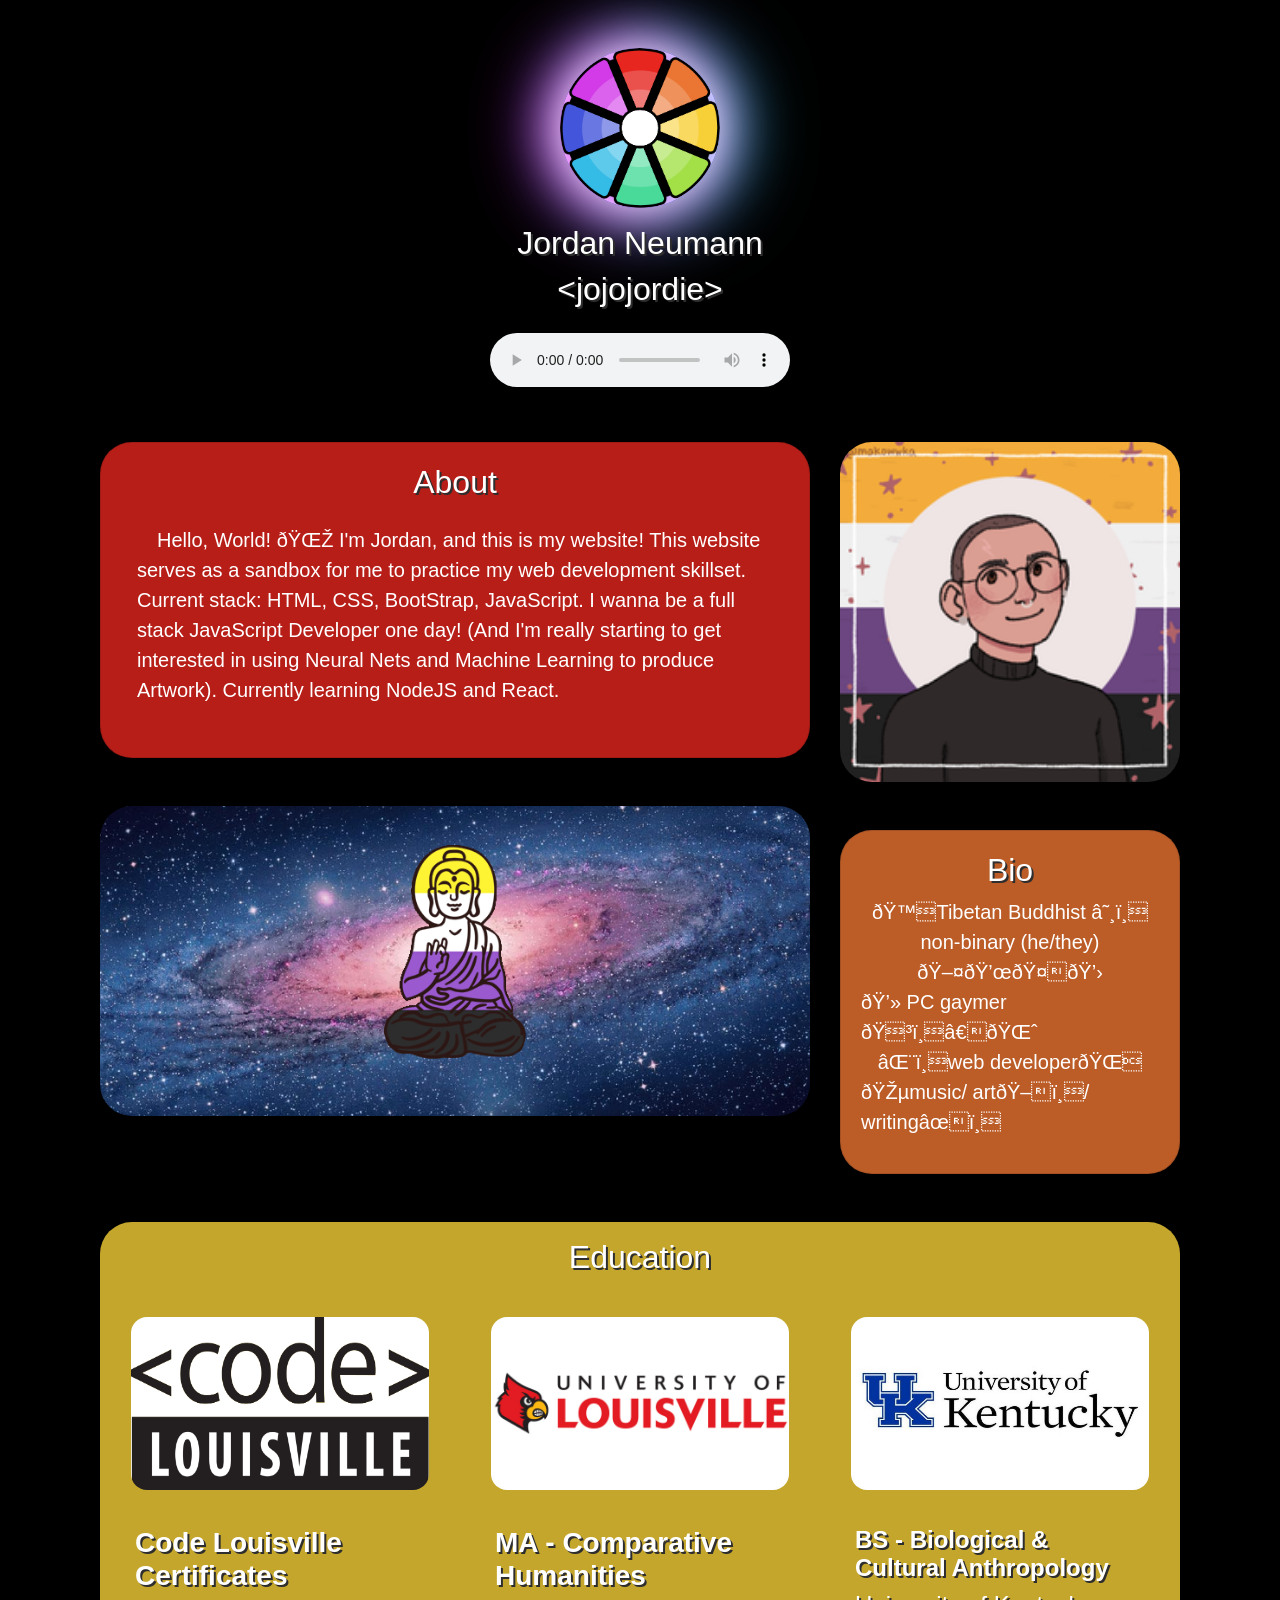
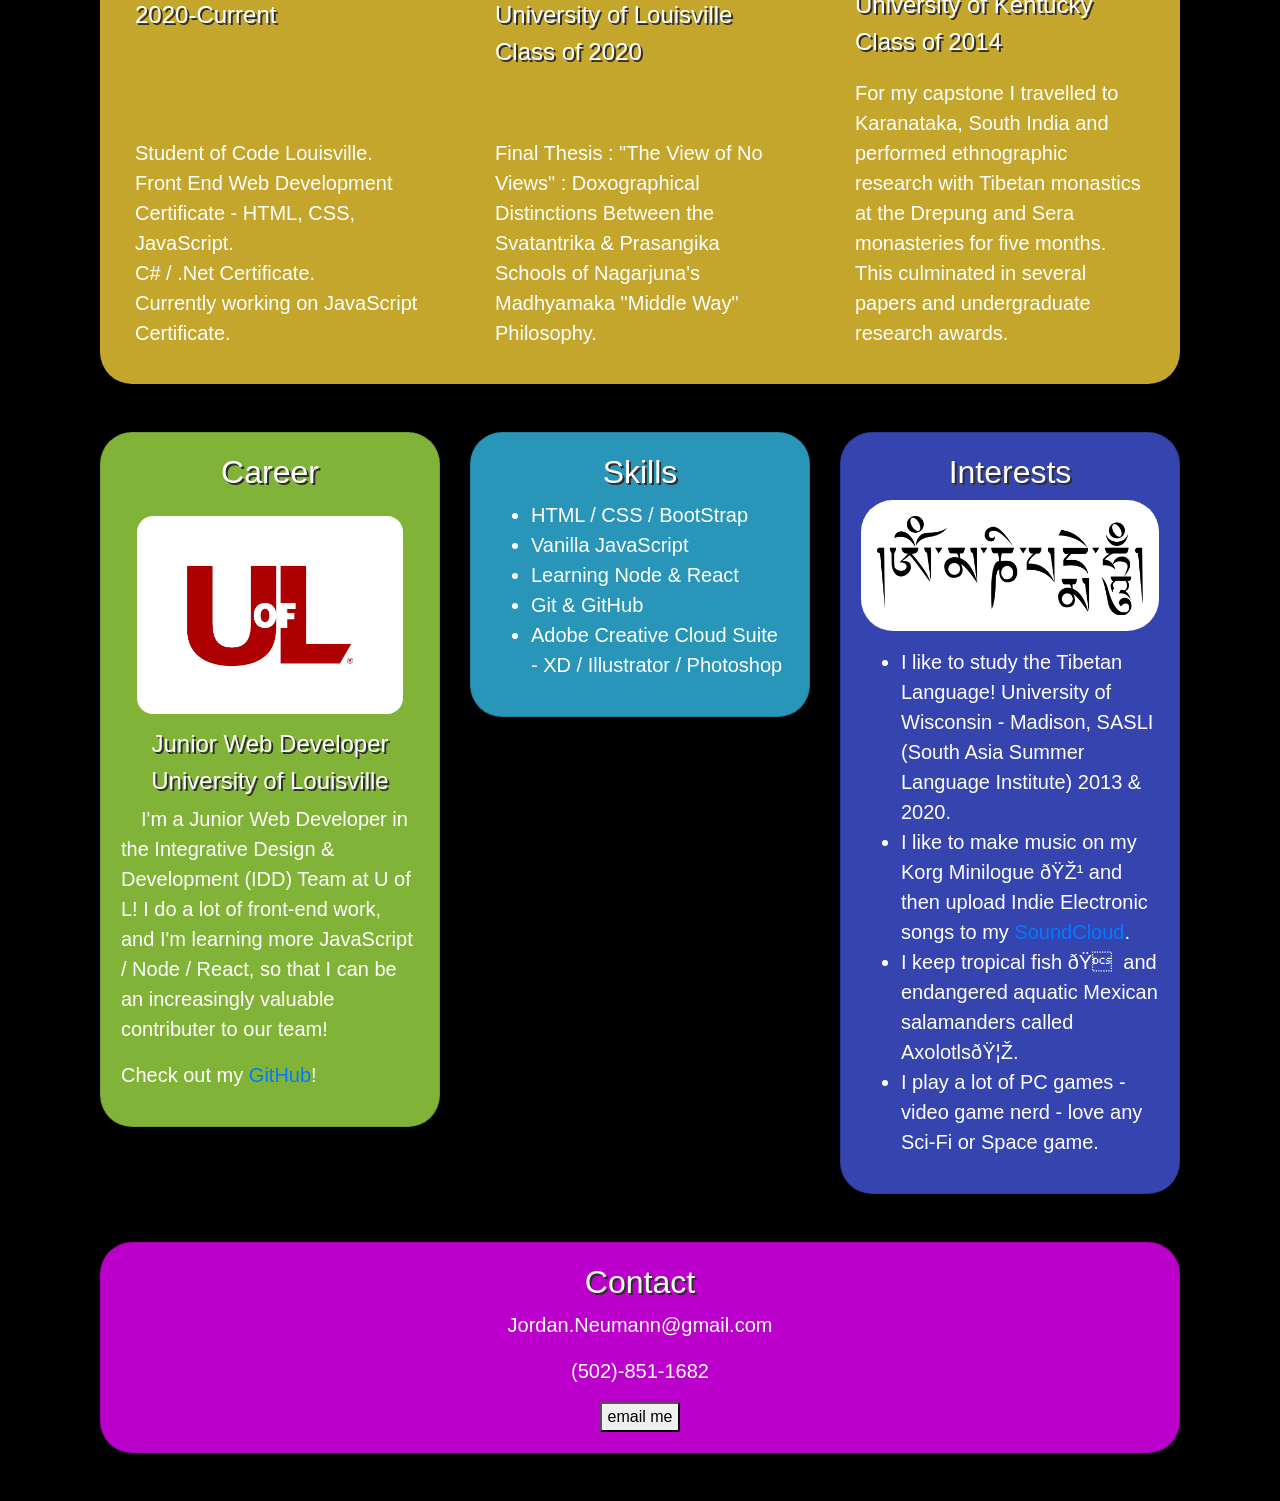
==== index.html @ af9de603 "renamed index" ====
<!DOCTYPE html>
<html>

<head>
    <title>jojojordie</title>
    <link rel="stylesheet" href="https://stackpath.bootstrapcdn.com/bootstrap/4.3.1/css/bootstrap.min.css"
        integrity="sha384-ggOyR0iXCbMQv3Xipma34MD+dH/1fQ784/j6cY/iJTQUOhcWr7x9JvoRxT2MZw1T" crossorigin="anonymous">
    <link rel="stylesheet" href="jojojordie.css">
    <script src="jojojordie.js"></script>
    <link rel="icon" href="/favicon.gif" type="image/x-icon" />
    <meta name="viewport" content="width=device-width, initial-scale=1.0">
</head>

<header>

</header>

<body>

    <div class="d-flex flex-column align-items-center">
        <div class="pt-5 pb-3">
            <img src="images/jojojordie-logos/jojojordie-logo.png" class="jojojordie-logo rounded-circle" />
        </div>

        <div class="d-flex flex-column align-items-center pb-3">
            <h1 class="font-size-32 text-white">Jordan Neumann</h1>
            <h1 class="font-size-32 text-white">&lt;jojojordie&gt;</h1>
        </div>

        <div class="pb-5">
            <audio controls src="audio/Weird-Ritual.mp3" type="audio/mpeg">
        </div>

    </div>

    <div class="container d-flex flex-column flex-lg-row align-items-center flex-wrap align-items-lg-start">


        <div class="col-12 col-md-6 col-lg-8">
            <div class="pb-5 d-flex flex-column">
                <div class="card border-radius-32 bg-red">
                    <div class="card-body d-flex flex-column">
                        <h2 class="align-self-center h2">About</h2>
                        <p class="p-3 font-size-16 font-size-md-18 font-size-lg-20 font-weight-light">&emsp;Hello,
                            World! 🌎 I'm Jordan, and
                            this is my website! This
                            website serves as a
                            sandbox
                            for me to practice my web development skillset. Current stack: HTML, CSS, BootStrap,
                            JavaScript.
                            I
                            wanna
                            be a full stack JavaScript Developer one day! (And I'm really starting to get interested in
                            using
                            Neural
                            Nets and Machine Learning to produce Artwork).
                            Currently learning NodeJS and React.</p>
                    </div>
                </div>
            </div>

            <div class="pb-5 pb-lg-0 d-flex">
                <img src="images/biopictures/enby buddha space.png" class="border-radius-32 w-100" />
            </div>

        </div>



        <div class="pb-5 d-flex flex-column col-12 col-md-6 col-lg-4">
            <div class="pb-5">
                <img src="images/biopictures/piccrew-biopic.png" class="border-radius-32 w-100">
            </div>
            <div class="card border-radius-32 bg-orange">
                <div class="card-body  d-flex flex-column align-items-center">
                    <h2 class="h2">Bio</h2>
                    <ul class="list-unstyled d-flex flex-column align-items-center">
                        <li class="p-0 font-size-16 font-size-md-18 font-size-lg-20 font-weight-light">🙏Tibetan
                            Buddhist ☸️</li>
                        <li class="p-0 font-size-16 font-size-md-18 font-size-lg-20 font-weight-light">non-binary
                            (he/they)</li>
                        <li class="p-0 font-size-16 font-size-md-18 font-size-lg-20 font-weight-light">🖤💜🤍💛</li>
                        <li class="p-0 font-size-16 font-size-md-18 font-size-lg-20 font-weight-light">💻 PC gaymer
                            🏳️‍🌈 </li>
                        <li class="p-0 font-size-16 font-size-md-18 font-size-lg-20 font-weight-light">⌨️web developer🌐
                        </li>
                        <li class="p-0 font-size-16 font-size-md-18 font-size-lg-20 font-weight-light">🎵music/ art🖍️/
                            writing✍️</li>
                    </ul>
                </div>
            </div>
        </div>

        <div class="pb-5 d-flex flex-column flex-lg-row col-12 col-md-6 col-lg-12 ">
            <div class="d-flex flex-column align-items-center border-radius-32 bg-yellow">
                <div>
                    <h2 class="h2 p-3">Education</h2>
                </div>
                <div class="d-flex flex-column flex-lg-row align-items-start">
                    <div class="d-flex flex-column col-12 col-lg-4 align-items-center h-100">
                        <img src="images/biopictures/code-louisville-logo.png"
                            class="card-img-top align-self-center border-radius-32 card-img-custom p-3" />
                        <div class="card-body d-flex flex-column justify-content-between">
                            <div>
                                <h3 class="h3 font-weight-bold">Code Louisville Certificates</h3>
                                <h4 class="h4">2020-Current</h4>
                            </div>
                            <p class="font-size-16 font-size-md-18 font-size-lg-20">Student of Code
                                Louisville.<br>Front
                                End Web Development
                                Certificate - HTML, CSS,
                                JavaScript.<br>
                                C# /
                                .Net
                                Certificate.<br>Currently working on JavaScript Certificate.</p>
                        </div>
                    </div>

                    <div class="d-flex flex-column col-12 col-lg-4 align-items-center h-100">
                        <img src="images/biopictures/uofl-logo.jpeg"
                            class="card-img-top align-self-center border-radius-32 card-img-custom p-3" />
                        <div class="card-body d-flex flex-column justify-content-between">
                            <div>
                                <h3 class="h3 font-weight-bold">MA - Comparative Humanities</h3>
                                <h4 class="h4">University of Louisville</h4>
                                <h4 class="h4">Class of 2020</h4>
                            </div>
                            <p class="font-size-16 font-size-md-18 font-size-lg-20">Final Thesis : "The View of No
                                Views" : Doxographical
                                Distinctions Between the
                                Svatantrika
                                &
                                Prasangika
                                Schools of Nagarjuna's Madhyamaka "Middle Way" Philosophy.</p>
                        </div>
                    </div>

                    <div class="d-flex flex-column col-12 col-lg-4 align-items-center h-100">
                        <img src="images/biopictures/uk-logo.jpg"
                            class="card-img-top align-self-center border-radius-32 card-img-custom p-3" />
                        <div class="card-body d-flex flex-column justify-content-between">
                            <div>
                                <h3 class="h4 font-weight-bold">BS - Biological & Cultural Anthropology</h3>
                                <h4 class="h4">University of Kentucky</h4>
                                <h4 class="h4">Class of 2014</h4>
                            </div>
                            <p class="font-size-16 font-size-md-18 font-size-lg-20">For my capstone I travelled to
                                Karanataka, South India and
                                performed ethnographic
                                research
                                with
                                Tibetan
                                monastics at the Drepung and Sera monasteries for five months. This culminated in
                                several
                                papers
                                and
                                undergraduate research awards.</p>
                        </div>
                    </div>
                </div>
            </div>
        </div>
        <div class="pb-5 d-flex flex-column col-12 col-md-6 col-lg-4">
            <div class="card border-radius-32 bg-green">
                <div class="card-body d-flex flex-column">
                    <h2 class="align-self-center h2">Career</h2>
                    <img src="images/UofL-monogram-logo.PNG" class="w-100 border-radius-32 p-3" />
                    <h4 class="align-self-center h4">Junior Web Developer</h4>
                    <h4 class="align-self-center h4">University of Louisville</h4>
                    <p class="font-size-16 font-size-md-18 font-size-lg-20 font-weight-light">&emsp;I'm a Junior Web
                        Developer in the
                        Integrative Design & Development (IDD) Team at U of L! I
                        do a lot of
                        front-end
                        work, and I'm learning more JavaScript / Node / React, so that I can be an increasingly valuable
                        contributer
                        to our team!</p>
                    <p class="font-size-16 font-size-md-18 font-size-lg-20 font-weight-light">Check out my <a
                            href="https://github.com/jojojordie">GitHub</a>!</p>
                </div>
            </div>
        </div>

        <div class="pb-5 d-flex flex-column col-12 col-md-6 col-lg-4">
            <div class="card border-radius-32 bg-light-blue">
                <div class="card-body d-flex flex-column">
                    <h2 class="align-self-center h2">Skills</h2>
                    <ul>
                        <li class="font-size-16 font-size-md-18 font-size-lg-20 font-weight-light">HTML / CSS /
                            BootStrap</li>
                        <li class="font-size-16 font-size-md-18 font-size-lg-20 font-weight-light">Vanilla JavaScript
                        </li>
                        <li class="font-size-16 font-size-md-18 font-size-lg-20 font-weight-light">Learning Node &
                            React</li>
                        <li class="font-size-16 font-size-md-18 font-size-lg-20 font-weight-light">Git & GitHub</li>
                        <li class="font-size-16 font-size-md-18 font-size-lg-20 font-weight-light">Adobe Creative Cloud
                            Suite - XD /
                            Illustrator / Photoshop</li>
                    </ul>
                </div>
            </div>
        </div>

        <div class="pb-5 d-flex flex-column col-12 col-md-6 col-lg-4">
            <div class="card border-radius-32 bg-blue">
                <div class="card-body d-flex flex-column">
                    <h2 class="align-self-center h2">Interests</h2>
                    <img src="images/omManiPadmeHum.png" class="w-100 border-radius-32 p-3 bg-white" />
                    <ul class="pt-3">
                        <li class="font-size-16 font-size-md-18 font-size-lg-20 font-weight-light">I like to study the
                            Tibetan Language!
                            University of Wisconsin - Madison, SASLI (South Asia
                            Summer Language Institute) 2013 & 2020.</li>
                        <li class="font-size-16 font-size-md-18 font-size-lg-20 font-weight-light">I like to make music
                            on my Korg
                            Minilogue 🎹 and then upload Indie Electronic songs to my <a
                                href="https://soundcloud.com/jojojordie">SoundCloud</a>.</li>
                        <li class="font-size-16 font-size-md-18 font-size-lg-20 font-weight-light">I keep tropical fish
                            🐠
                            and endangered
                            aquatic Mexican salamanders called Axolotls🦎.</li>
                        <li class="font-size-16 font-size-md-18 font-size-lg-20 font-weight-light">I play a lot of PC
                            games - video game
                            nerd - love any Sci-Fi or Space game.</li>
                    </ul>
                </div>
            </div>
        </div>

        <div class="pb-5 d-flex flex-column col-12 col-md-6 col-lg-12">
            <div class="card border-radius-32 bg-magenta">
                <div class="card-body d-flex flex-column align-items-center">
                    <h2 class="align-self-center h2">Contact</h2>
                    <p class="font-size-16 font-size-md-18 font-size-lg-20 font-weight-light">Jordan.Neumann@gmail.com
                    </p>
                    <p class="font-size-16 font-size-md-18 font-size-lg-20 font-weight-light">(502)-851-1682</p>
                    <button>email me</button>
                </div>
            </div>
        </div>
    </div>
</body>

<footer>
</footer>

</html>
---- jojojordie.css ----
* {
    box-sizing: border-box;
}
body {
    font-family: "Roboto", sans-serif;
    color: white;
    background-color: black;
    /* background-image: url("C:/Users/jorda/project files/new-jojojordie/images/space/hubble-deep-field.jpg"); */
    background-size: cover;
    background-repeat: no-repeat;
    background-position: center;
    background-attachment: fixed;
    line-height: 1.5;
}

h1, h2, h3, h4 {
    text-shadow: 2px 2px #2e2e2e;
}

.jojojordie-logo {
    height: auto;
    width: 10rem;
    box-shadow:
        inset 0 0 50px #fff,      /* inner white */
        inset 20px 0 80px #f0f,   /* inner left magenta short */
        inset -20px 0 80px #0ff,  /* inner right cyan short */
        inset 20px 0 300px #f0f,  /* inner left magenta broad */
        inset -20px 0 300px #0ff, /* inner right cyan broad */
        0 0 50px #fff,            /* outer white */
        -10px 0 80px #f0f,        /* outer left magenta */
        10px 0 80px #0ff;         /* outer right cyan */
}

.jojojordie-logo:hover {
    animation-name: spin;
    animation-duration: 5000ms;
    animation-iteration-count: infinite;
    animation-timing-function: linear; 
}

@keyframes spin {
    from {
        transform:rotate(0deg);
    }
    to {
        transform:rotate(360deg);
    }
}

.font-size-14 {
    font-size: .875rem;
}

.font-size-16 {
    font-size: 1rem;
}

.font-size-20 {
    font-size: 1.25rem;
}

.font-size-24{
    font-size: 1.5rem;
}

.font-size-32 {
    font-size: 2rem;
}


.border-radius-32 {
    border-radius: 2rem; 
}

.border-radius-top-32 {
    border-top-left-radius: 2rem;
    border-top-right-radius: 2rem;
}

.border-radius-bottom-32 {
    border-bottom-left-radius: 2rem;
    border-bottom-right-radius: 2rem;
}

.bg-red {
    background-color: rgba(230, 38, 31, 0.80);
}

.bg-orange {
    background-color:  rgba(235, 117, 50, 0.80);
}

.bg-yellow {
    background-color:  rgba(247, 208, 56, 0.80);
}

.bg-green {
    background-color: rgba(163, 224, 72, 0.80);
}

.bg-light-blue {
    background-color: rgba(52, 187, 230, 0.80);
}

.bg-blue {
    background-color: rgba(67, 85, 219, 0.80);
}

.bg-magenta {
    background-color: rgb(234, 0, 255, 0.80);
}

.card-img-custom {
    width: 100%;
    height: 30%;
}

@media all and (min-width:768px) {
    .font-size-md-16{
        font-size: 1rem;
    }
    .font-size-md-18 {
        font-size: 1.125rem;
    }
    .font-size-md-20 {
        font-size: 1.25rem;
    }
    .font-size-md-22 {
        font-size: 1.375rem;
    }
}
   
@media all and (min-width:992px) {
    .font-size-lg-18 {
        font-size: 1.125rem;
    }
    .font-size-lg-20 {
        font-size: 1.25rem;
    }
}
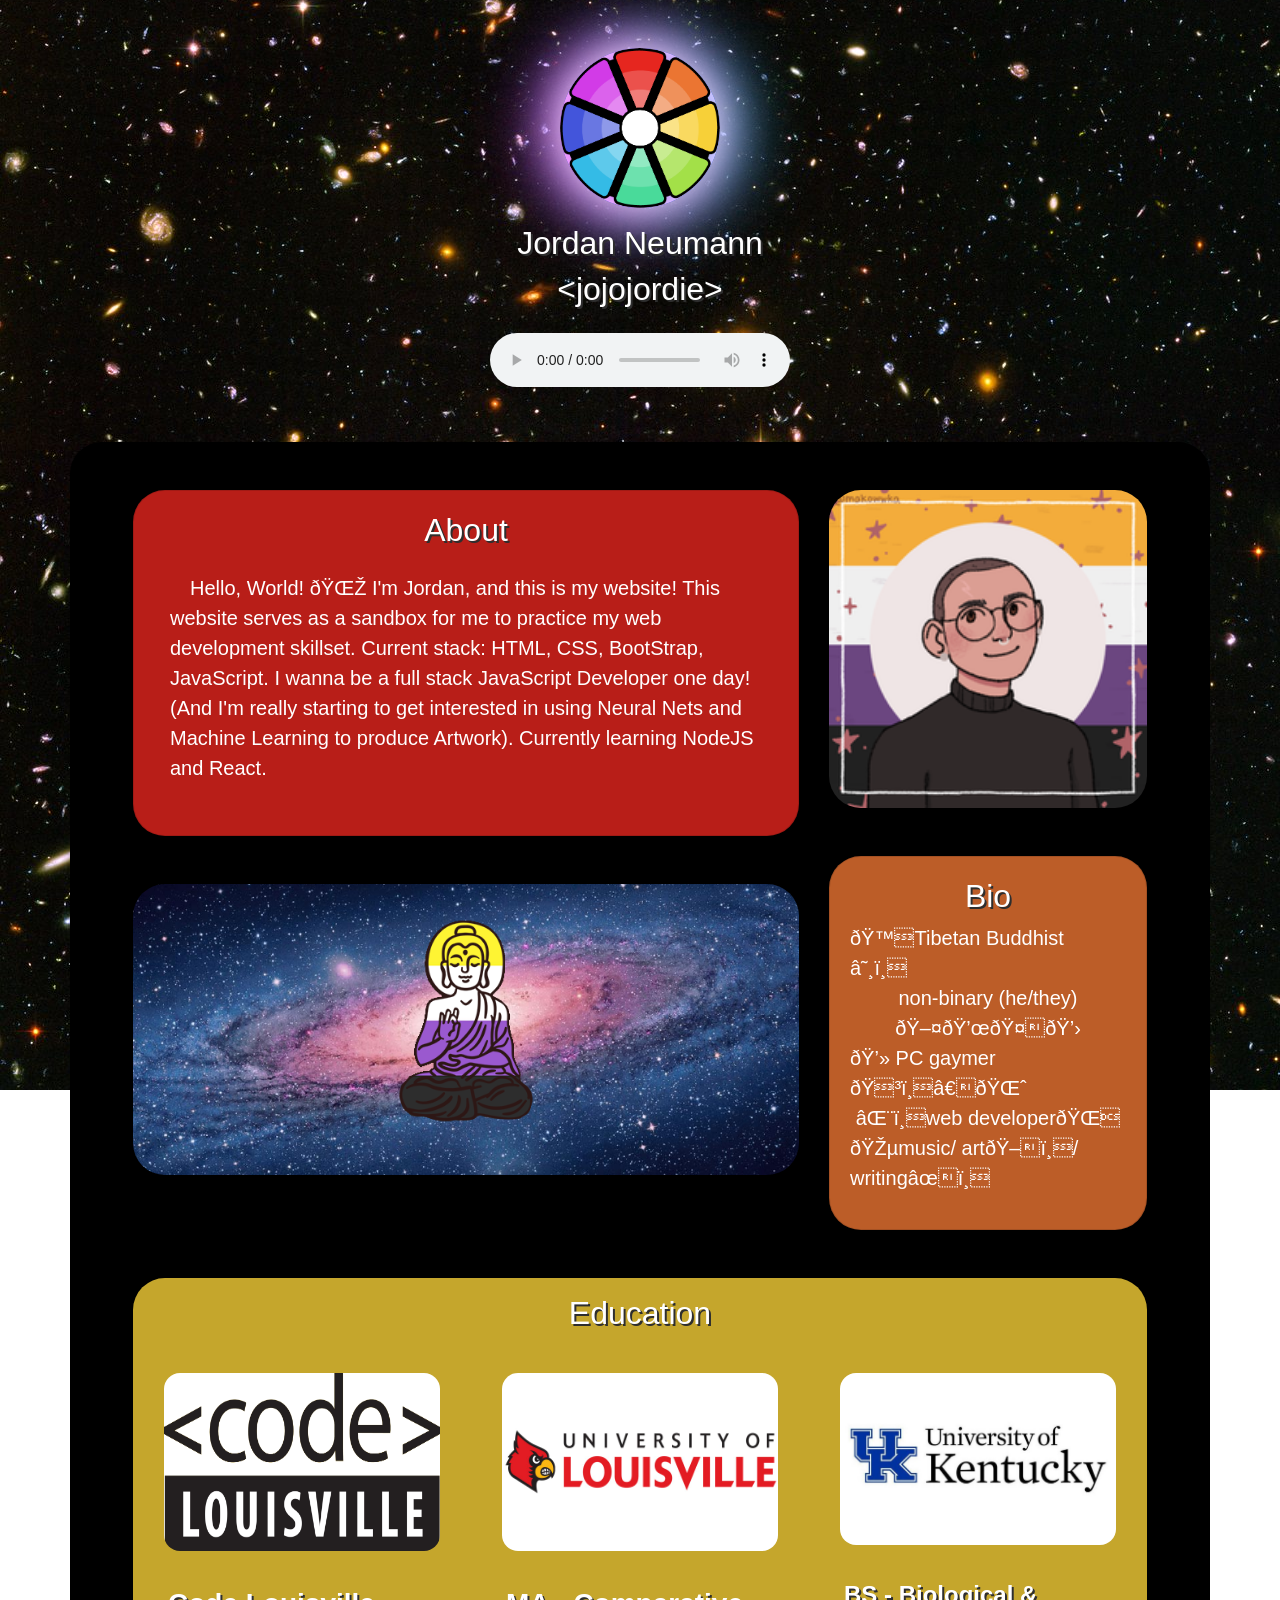
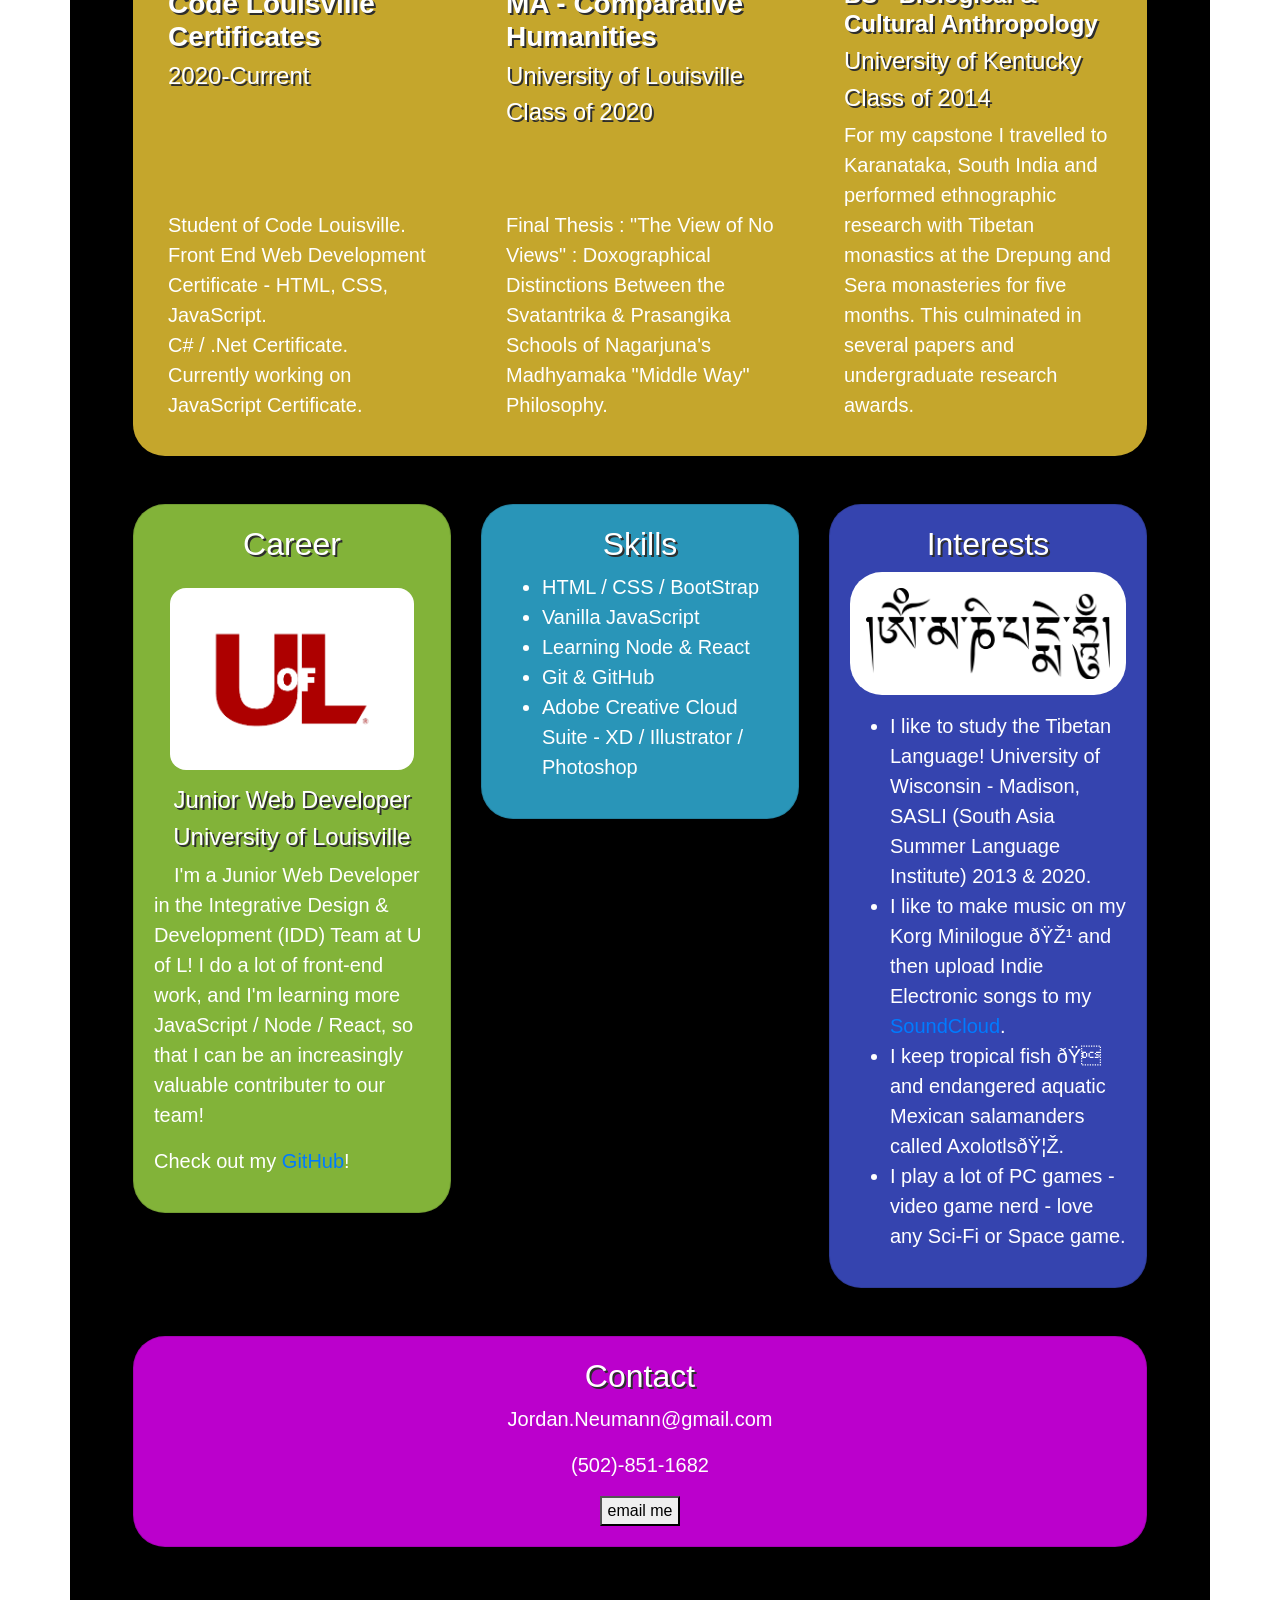
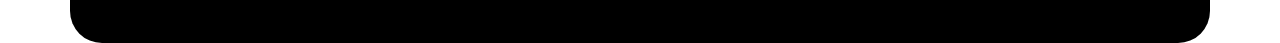
==== commit efb43c2a: "background update" ====
--- a/index.html
+++ b/index.html
@@ -5,8 +5,8 @@
     <title>jojojordie</title>
     <link rel="stylesheet" href="https://stackpath.bootstrapcdn.com/bootstrap/4.3.1/css/bootstrap.min.css"
         integrity="sha384-ggOyR0iXCbMQv3Xipma34MD+dH/1fQ784/j6cY/iJTQUOhcWr7x9JvoRxT2MZw1T" crossorigin="anonymous">
-    <link rel="stylesheet" href="jojojordie.css">
-    <script src="jojojordie.js"></script>
+    <link rel="stylesheet" href="stylesheet.css">
+    <script src="scripts.js"></script>
     <link rel="icon" href="/favicon.gif" type="image/x-icon" />
     <meta name="viewport" content="width=device-width, initial-scale=1.0">
 </head>
@@ -33,7 +33,8 @@
 
     </div>
 
-    <div class="container d-flex flex-column flex-lg-row align-items-center flex-wrap align-items-lg-start">
+    <div
+        class="container d-flex flex-column flex-lg-row align-items-center flex-wrap align-items-lg-start p-5 border-radius-32">
 
 
         <div class="col-12 col-md-6 col-lg-8">
--- a/stylesheet.css
+++ b/stylesheet.css
@@ -0,0 +1,144 @@
+* {
+    box-sizing: border-box;
+}
+body {
+    font-family: "Roboto", sans-serif;
+    color: white;
+    background: url("images/space/hubble-deep-field.jpg");
+    /* background-image: url("C:/Users/jorda/project files/new-jojojordie/images/space/hubble-deep-field.jpg"); */
+    background-size: cover;
+    background-repeat: no-repeat;
+    background-position: center;
+    background-attachment: fixed;
+    line-height: 1.5;
+}
+
+h1, h2, h3, h4 {
+    text-shadow: 2px 2px #2e2e2e;
+}
+
+.jojojordie-logo {
+    height: auto;
+    width: 10rem;
+    box-shadow:
+        inset 0 0 50px #fff,      /* inner white */
+        inset 20px 0 80px #f0f,   /* inner left magenta short */
+        inset -20px 0 80px #0ff,  /* inner right cyan short */
+        inset 20px 0 300px #f0f,  /* inner left magenta broad */
+        inset -20px 0 300px #0ff, /* inner right cyan broad */
+        0 0 50px #fff,            /* outer white */
+        -10px 0 80px #f0f,        /* outer left magenta */
+        10px 0 80px #0ff;         /* outer right cyan */
+}
+
+.jojojordie-logo:hover {
+    animation-name: spin;
+    animation-duration: 5000ms;
+    animation-iteration-count: infinite;
+    animation-timing-function: linear; 
+}
+
+.container {
+    background: black;
+}
+
+@keyframes spin {
+    from {
+        transform:rotate(0deg);
+    }
+    to {
+        transform:rotate(360deg);
+    }
+}
+
+.font-size-14 {
+    font-size: .875rem;
+}
+
+.font-size-16 {
+    font-size: 1rem;
+}
+
+.font-size-20 {
+    font-size: 1.25rem;
+}
+
+.font-size-24{
+    font-size: 1.5rem;
+}
+
+.font-size-32 {
+    font-size: 2rem;
+}
+
+
+.border-radius-32 {
+    border-radius: 2rem; 
+}
+
+.border-radius-top-32 {
+    border-top-left-radius: 2rem;
+    border-top-right-radius: 2rem;
+}
+
+.border-radius-bottom-32 {
+    border-bottom-left-radius: 2rem;
+    border-bottom-right-radius: 2rem;
+}
+
+.bg-red {
+    background-color: rgba(230, 38, 31, 0.80);
+}
+
+.bg-orange {
+    background-color:  rgba(235, 117, 50, 0.80);
+}
+
+.bg-yellow {
+    background-color:  rgba(247, 208, 56, 0.80);
+}
+
+.bg-green {
+    background-color: rgba(163, 224, 72, 0.80);
+}
+
+.bg-light-blue {
+    background-color: rgba(52, 187, 230, 0.80);
+}
+
+.bg-blue {
+    background-color: rgba(67, 85, 219, 0.80);
+}
+
+.bg-magenta {
+    background-color: rgb(234, 0, 255, 0.80);
+}
+
+.card-img-custom {
+    width: 100%;
+    height: 30%;
+}
+
+@media all and (min-width:768px) {
+    .font-size-md-16{
+        font-size: 1rem;
+    }
+    .font-size-md-18 {
+        font-size: 1.125rem;
+    }
+    .font-size-md-20 {
+        font-size: 1.25rem;
+    }
+    .font-size-md-22 {
+        font-size: 1.375rem;
+    }
+}
+   
+@media all and (min-width:992px) {
+    .font-size-lg-18 {
+        font-size: 1.125rem;
+    }
+    .font-size-lg-20 {
+        font-size: 1.25rem;
+    }
+}
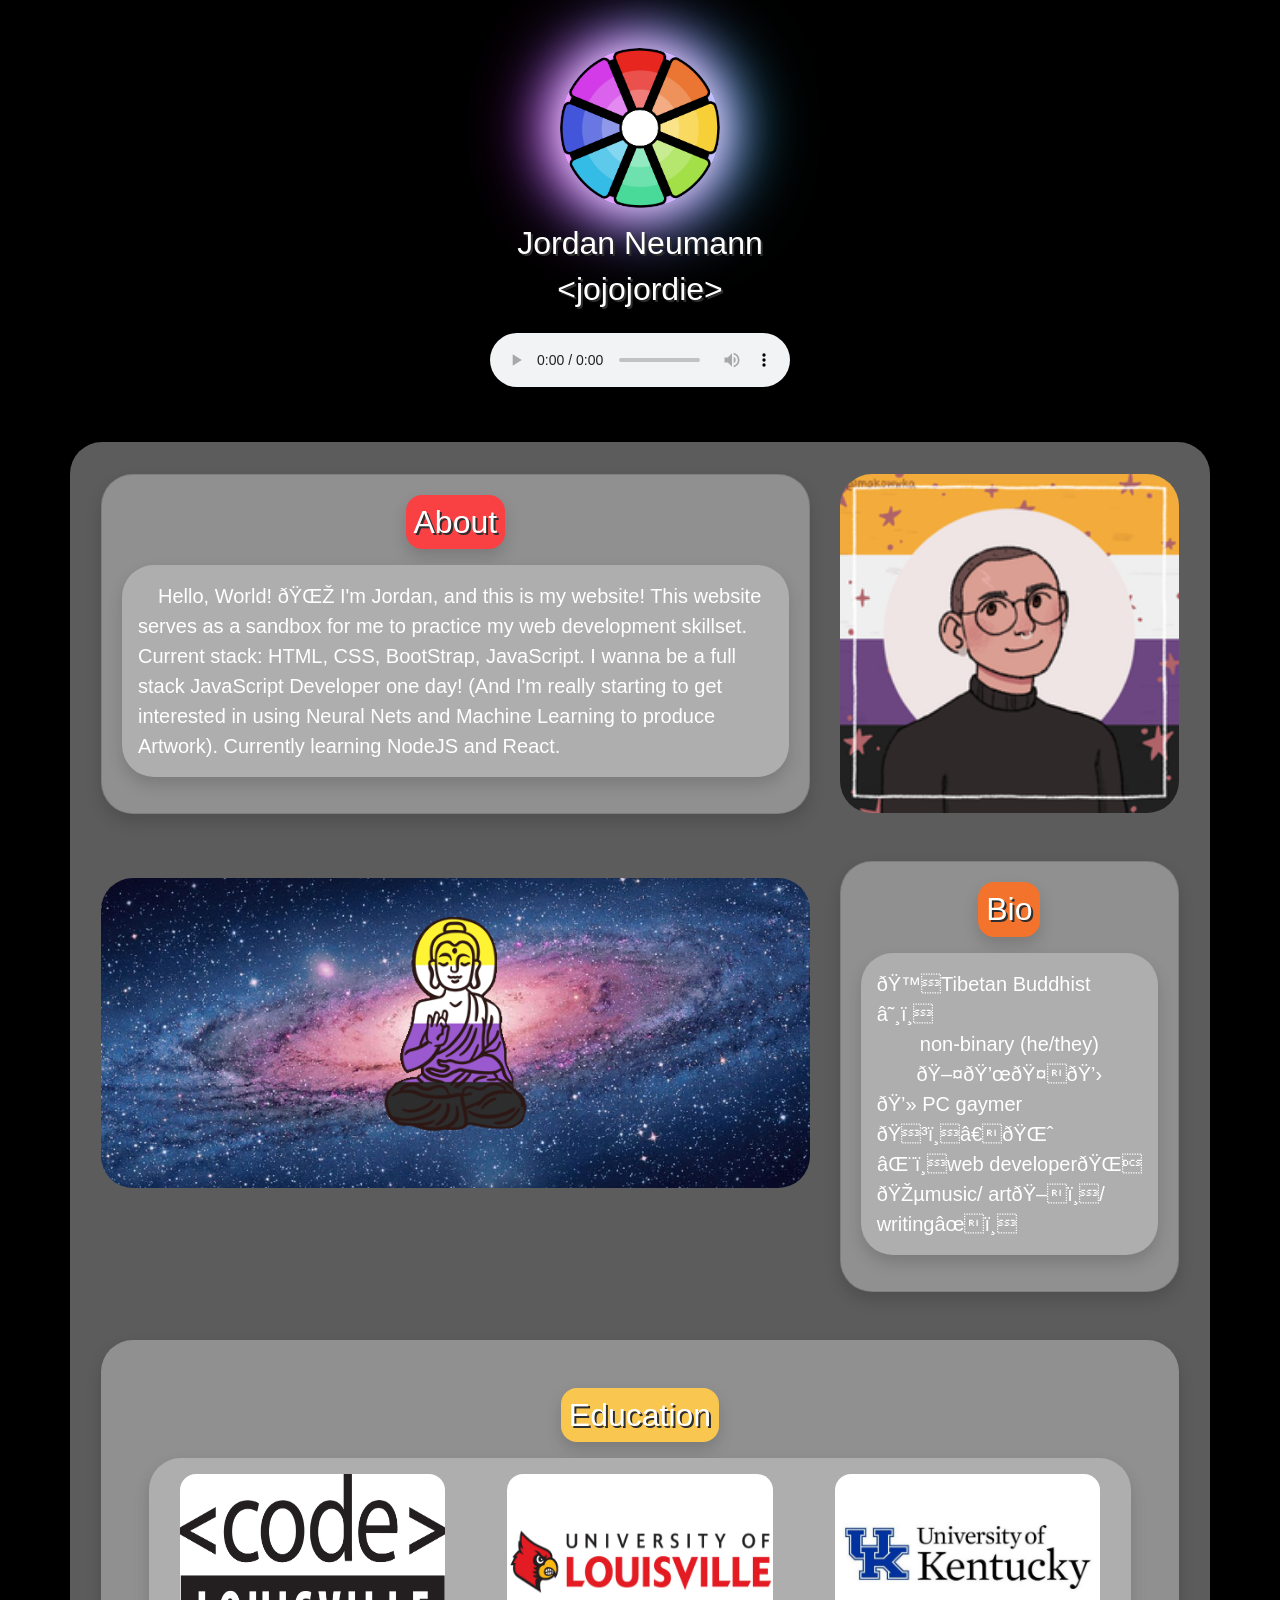
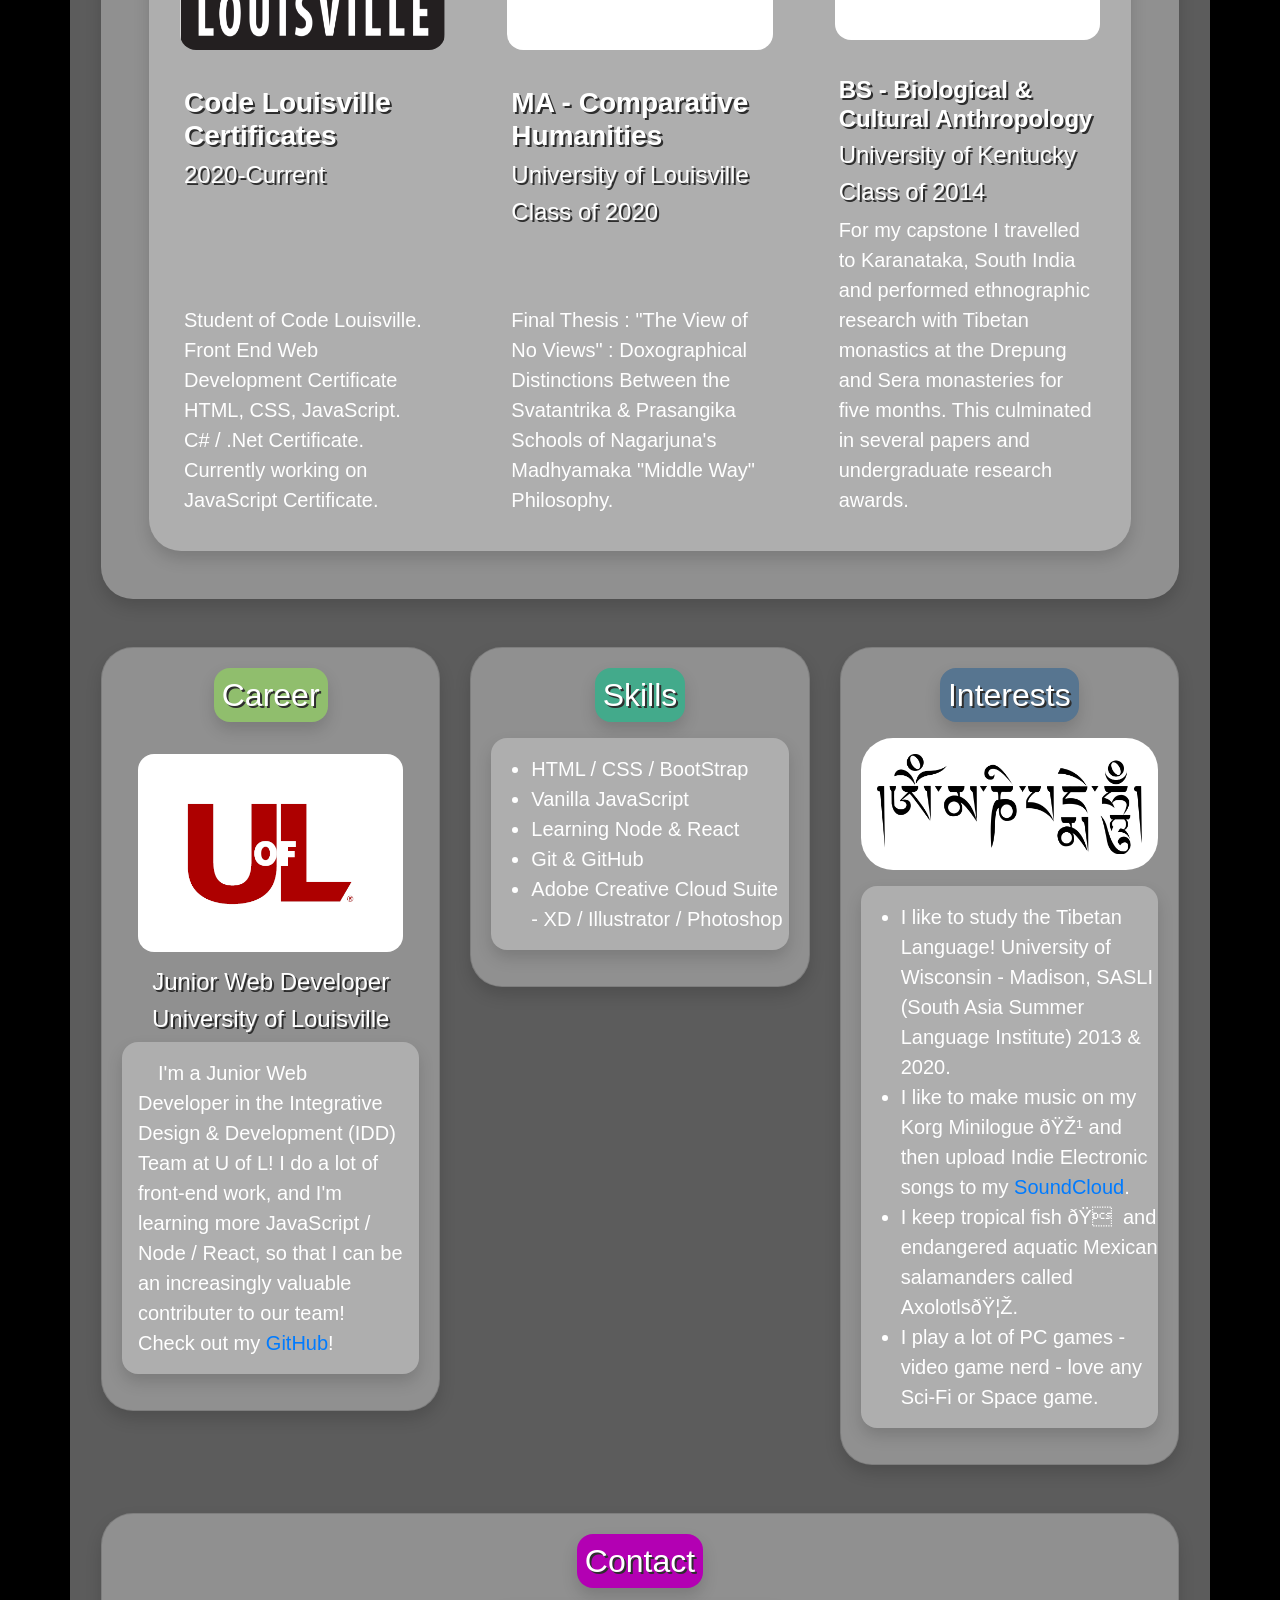
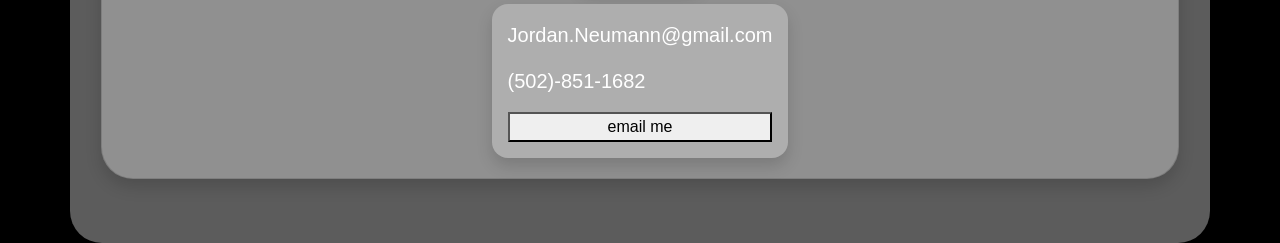
==== commit 78b9b0d2: "I can't make up my mind" ====
--- a/index.html
+++ b/index.html
@@ -34,15 +34,16 @@
     </div>
 
     <div
-        class="container d-flex flex-column flex-lg-row align-items-center flex-wrap align-items-lg-start p-5 border-radius-32">
-
-
-        <div class="col-12 col-md-6 col-lg-8">
-            <div class="pb-5 d-flex flex-column">
-                <div class="card border-radius-32 bg-red">
+        class="container d-flex flex-column flex-lg-row align-items-center flex-wrap align-items-lg-start p-3 border-radius-32">
+
+
+        <div class="col-12 col-md-8 col-lg-8">
+            <div class="pt-3 pb-5 d-flex flex-column">
+                <div class="card border-radius-32 bg-grey shadow">
                     <div class="card-body d-flex flex-column">
-                        <h2 class="align-self-center h2">About</h2>
-                        <p class="p-3 font-size-16 font-size-md-18 font-size-lg-20 font-weight-light">&emsp;Hello,
+                        <h2 class="align-self-center h2 bg-red p-2 border-radius-16 shadow mb-3">About</h2>
+                        <p class="p-3 font-size-16 font-size-md-18 font-size-lg-20 bg-grey-2 border-radius-32 shadow">
+                            &emsp;Hello,
                             World! 🌎 I'm Jordan, and
                             this is my website! This
                             website serves as a
@@ -61,21 +62,22 @@
             </div>
 
             <div class="pb-5 pb-lg-0 d-flex">
-                <img src="images/biopictures/enby buddha space.png" class="border-radius-32 w-100" />
-            </div>
-
-        </div>
-
-
-
-        <div class="pb-5 d-flex flex-column col-12 col-md-6 col-lg-4">
+                <img src="images/biopictures/enby buddha space.png" class="border-radius-32 w-100 my-lg-3" />
+            </div>
+
+        </div>
+
+
+
+        <div class="pb-5 d-flex flex-column col-12 col-md-8 col-lg-4">
             <div class="pb-5">
-                <img src="images/biopictures/piccrew-biopic.png" class="border-radius-32 w-100">
-            </div>
-            <div class="card border-radius-32 bg-orange">
+                <img src="images/biopictures/piccrew-biopic.png" class="border-radius-32 w-100 mt-lg-3">
+            </div>
+            <div class="card border-radius-32 bg-grey shadow">
                 <div class="card-body  d-flex flex-column align-items-center">
-                    <h2 class="h2">Bio</h2>
-                    <ul class="list-unstyled d-flex flex-column align-items-center">
+                    <h2 class="h2 bg-orange p-2 border-radius-16 shadow mb-3">Bio</h2>
+                    <ul
+                        class="list-unstyled d-flex flex-column align-items-center bg-grey-2 border-radius-32 shadow p-3">
                         <li class="p-0 font-size-16 font-size-md-18 font-size-lg-20 font-weight-light">🙏Tibetan
                             Buddhist ☸️</li>
                         <li class="p-0 font-size-16 font-size-md-18 font-size-lg-20 font-weight-light">non-binary
@@ -92,12 +94,12 @@
             </div>
         </div>
 
-        <div class="pb-5 d-flex flex-column flex-lg-row col-12 col-md-6 col-lg-12 ">
-            <div class="d-flex flex-column align-items-center border-radius-32 bg-yellow">
+        <div class="pb-5 d-flex flex-column flex-lg-row col-12 col-md-8 col-lg-12 ">
+            <div class="d-flex flex-column align-items-center border-radius-32 bg-grey shadow p-5">
                 <div>
-                    <h2 class="h2 p-3">Education</h2>
-                </div>
-                <div class="d-flex flex-column flex-lg-row align-items-start">
+                    <h2 class="h2 bg-yellow p-2 border-radius-16 shadow mb-3">Education</h2>
+                </div>
+                <div class="d-flex flex-column flex-lg-row align-items-start bg-grey-2 border-radius-32 shadow">
                     <div class="d-flex flex-column col-12 col-lg-4 align-items-center h-100">
                         <img src="images/biopictures/code-louisville-logo.png"
                             class="card-img-top align-self-center border-radius-32 card-img-custom p-3" />
@@ -109,7 +111,7 @@
                             <p class="font-size-16 font-size-md-18 font-size-lg-20">Student of Code
                                 Louisville.<br>Front
                                 End Web Development
-                                Certificate - HTML, CSS,
+                                Certificate <br> HTML, CSS,
                                 JavaScript.<br>
                                 C# /
                                 .Net
@@ -161,32 +163,34 @@
                 </div>
             </div>
         </div>
-        <div class="pb-5 d-flex flex-column col-12 col-md-6 col-lg-4">
-            <div class="card border-radius-32 bg-green">
+        <div class="pb-5 d-flex flex-column col-12 col-md-8 col-lg-4">
+            <div class="card border-radius-32 bg-grey shadow">
                 <div class="card-body d-flex flex-column">
-                    <h2 class="align-self-center h2">Career</h2>
+                    <h2 class="align-self-center h2 bg-green p-2 border-radius-16 shadow mb-3">Career</h2>
                     <img src="images/UofL-monogram-logo.PNG" class="w-100 border-radius-32 p-3" />
                     <h4 class="align-self-center h4">Junior Web Developer</h4>
                     <h4 class="align-self-center h4">University of Louisville</h4>
-                    <p class="font-size-16 font-size-md-18 font-size-lg-20 font-weight-light">&emsp;I'm a Junior Web
+                    <p
+                        class="font-size-16 font-size-md-18 font-size-lg-20 font-weight-light bg-grey-2 p-3 border-radius-16 shadow">
+                        &emsp;I'm a
+                        Junior Web
                         Developer in the
                         Integrative Design & Development (IDD) Team at U of L! I
                         do a lot of
                         front-end
                         work, and I'm learning more JavaScript / Node / React, so that I can be an increasingly valuable
                         contributer
-                        to our team!</p>
-                    <p class="font-size-16 font-size-md-18 font-size-lg-20 font-weight-light">Check out my <a
-                            href="https://github.com/jojojordie">GitHub</a>!</p>
-                </div>
-            </div>
-        </div>
-
-        <div class="pb-5 d-flex flex-column col-12 col-md-6 col-lg-4">
-            <div class="card border-radius-32 bg-light-blue">
+                        to our team!<br>
+                        Check out my <a href="https://github.com/jojojordie">GitHub</a>!</p>
+                </div>
+            </div>
+        </div>
+
+        <div class="pb-5 d-flex flex-column col-12 col-md-8 col-lg-4">
+            <div class="card border-radius-32 bg-grey shadow">
                 <div class="card-body d-flex flex-column">
-                    <h2 class="align-self-center h2">Skills</h2>
-                    <ul>
+                    <h2 class="align-self-center h2 bg-dark-green p-2 border-radius-16 shadow mb-3">Skills</h2>
+                    <ul class="bg-grey-2 border-radius-16 shadow py-3">
                         <li class="font-size-16 font-size-md-18 font-size-lg-20 font-weight-light">HTML / CSS /
                             BootStrap</li>
                         <li class="font-size-16 font-size-md-18 font-size-lg-20 font-weight-light">Vanilla JavaScript
@@ -202,12 +206,12 @@
             </div>
         </div>
 
-        <div class="pb-5 d-flex flex-column col-12 col-md-6 col-lg-4">
-            <div class="card border-radius-32 bg-blue">
+        <div class="pb-5 d-flex flex-column col-12 col-md-8 col-lg-4">
+            <div class="card border-radius-32 bg-grey shadow">
                 <div class="card-body d-flex flex-column">
-                    <h2 class="align-self-center h2">Interests</h2>
+                    <h2 class="align-self-center h2 bg-indego p-2 border-radius-16 shadow mb-3">Interests</h2>
                     <img src="images/omManiPadmeHum.png" class="w-100 border-radius-32 p-3 bg-white" />
-                    <ul class="pt-3">
+                    <ul class="pt-3 bg-grey-2 mt-3 border-radius-16 shadow py-3">
                         <li class="font-size-16 font-size-md-18 font-size-lg-20 font-weight-light">I like to study the
                             Tibetan Language!
                             University of Wisconsin - Madison, SASLI (South Asia
@@ -228,14 +232,17 @@
             </div>
         </div>
 
-        <div class="pb-5 d-flex flex-column col-12 col-md-6 col-lg-12">
-            <div class="card border-radius-32 bg-magenta">
+        <div class="pb-5 d-flex flex-column col-12 col-md-8 col-lg-12">
+            <div class="card border-radius-32 bg-grey shadow">
                 <div class="card-body d-flex flex-column align-items-center">
-                    <h2 class="align-self-center h2">Contact</h2>
-                    <p class="font-size-16 font-size-md-18 font-size-lg-20 font-weight-light">Jordan.Neumann@gmail.com
-                    </p>
-                    <p class="font-size-16 font-size-md-18 font-size-lg-20 font-weight-light">(502)-851-1682</p>
-                    <button>email me</button>
+                    <h2 class="align-self-center h2 bg-slate-grey p-2 border-radius-16 shadow mb-3">Contact</h2>
+                    <div class="d-flex flex-column bg-grey-2 p-3 border-radius-16 shadow">
+                        <p class="font-size-16 font-size-md-18 font-size-lg-20 font-weight-light">
+                            Jordan.Neumann@gmail.com
+                        </p>
+                        <p class="font-size-16 font-size-md-18 font-size-lg-20 font-weight-light">(502)-851-1682</p>
+                        <button>email me</button>
+                    </div>
                 </div>
             </div>
         </div>
--- a/stylesheet.css
+++ b/stylesheet.css
@@ -4,8 +4,8 @@
 body {
     font-family: "Roboto", sans-serif;
     color: white;
-    background: url("images/space/hubble-deep-field.jpg");
-    /* background-image: url("C:/Users/jorda/project files/new-jojojordie/images/space/hubble-deep-field.jpg"); */
+    background: black;
+    /* background: url("images/space/nebula_hires.jpg"); */
     background-size: cover;
     background-repeat: no-repeat;
     background-position: center;
@@ -39,7 +39,7 @@
 }
 
 .container {
-    background: black;
+    background: #5c5c5c;
 }
 
 @keyframes spin {
@@ -76,6 +76,10 @@
     border-radius: 2rem; 
 }
 
+.border-radius-16 {
+    border-radius: 1rem;
+}
+
 .border-radius-top-32 {
     border-top-left-radius: 2rem;
     border-top-right-radius: 2rem;
@@ -86,37 +90,53 @@
     border-bottom-right-radius: 2rem;
 }
 
+.card-img-custom {
+    width: 100%;
+    height: 30%;
+}
+
+.bg-grey {
+    background: #909090;
+}
+
+.bg-grey-2{
+    background: #aeaeae;
+}
+
+.bg-grey-3 {
+    background: #eeeeee;
+}
+
 .bg-red {
-    background-color: rgba(230, 38, 31, 0.80);
+    background: #F94144;
 }
 
 .bg-orange {
-    background-color:  rgba(235, 117, 50, 0.80);
+    background: #F3722C;
 }
 
-.bg-yellow {
-    background-color:  rgba(247, 208, 56, 0.80);
+.bg-tangerine {
+    background: #F8961E;
+}
+
+.bg-yellow{
+    background: #F9C74F;
 }
 
 .bg-green {
-    background-color: rgba(163, 224, 72, 0.80);
+    background: #90BE6D;
 }
 
-.bg-light-blue {
-    background-color: rgba(52, 187, 230, 0.80);
+.bg-dark-green {
+    background: #43AA8B;
 }
 
-.bg-blue {
-    background-color: rgba(67, 85, 219, 0.80);
+.bg-indego {
+    background: #577590;
 }
 
-.bg-magenta {
-    background-color: rgb(234, 0, 255, 0.80);
-}
-
-.card-img-custom {
-    width: 100%;
-    height: 30%;
+.bg-slate-grey {
+    background: #b300b3;
 }
 
 @media all and (min-width:768px) {
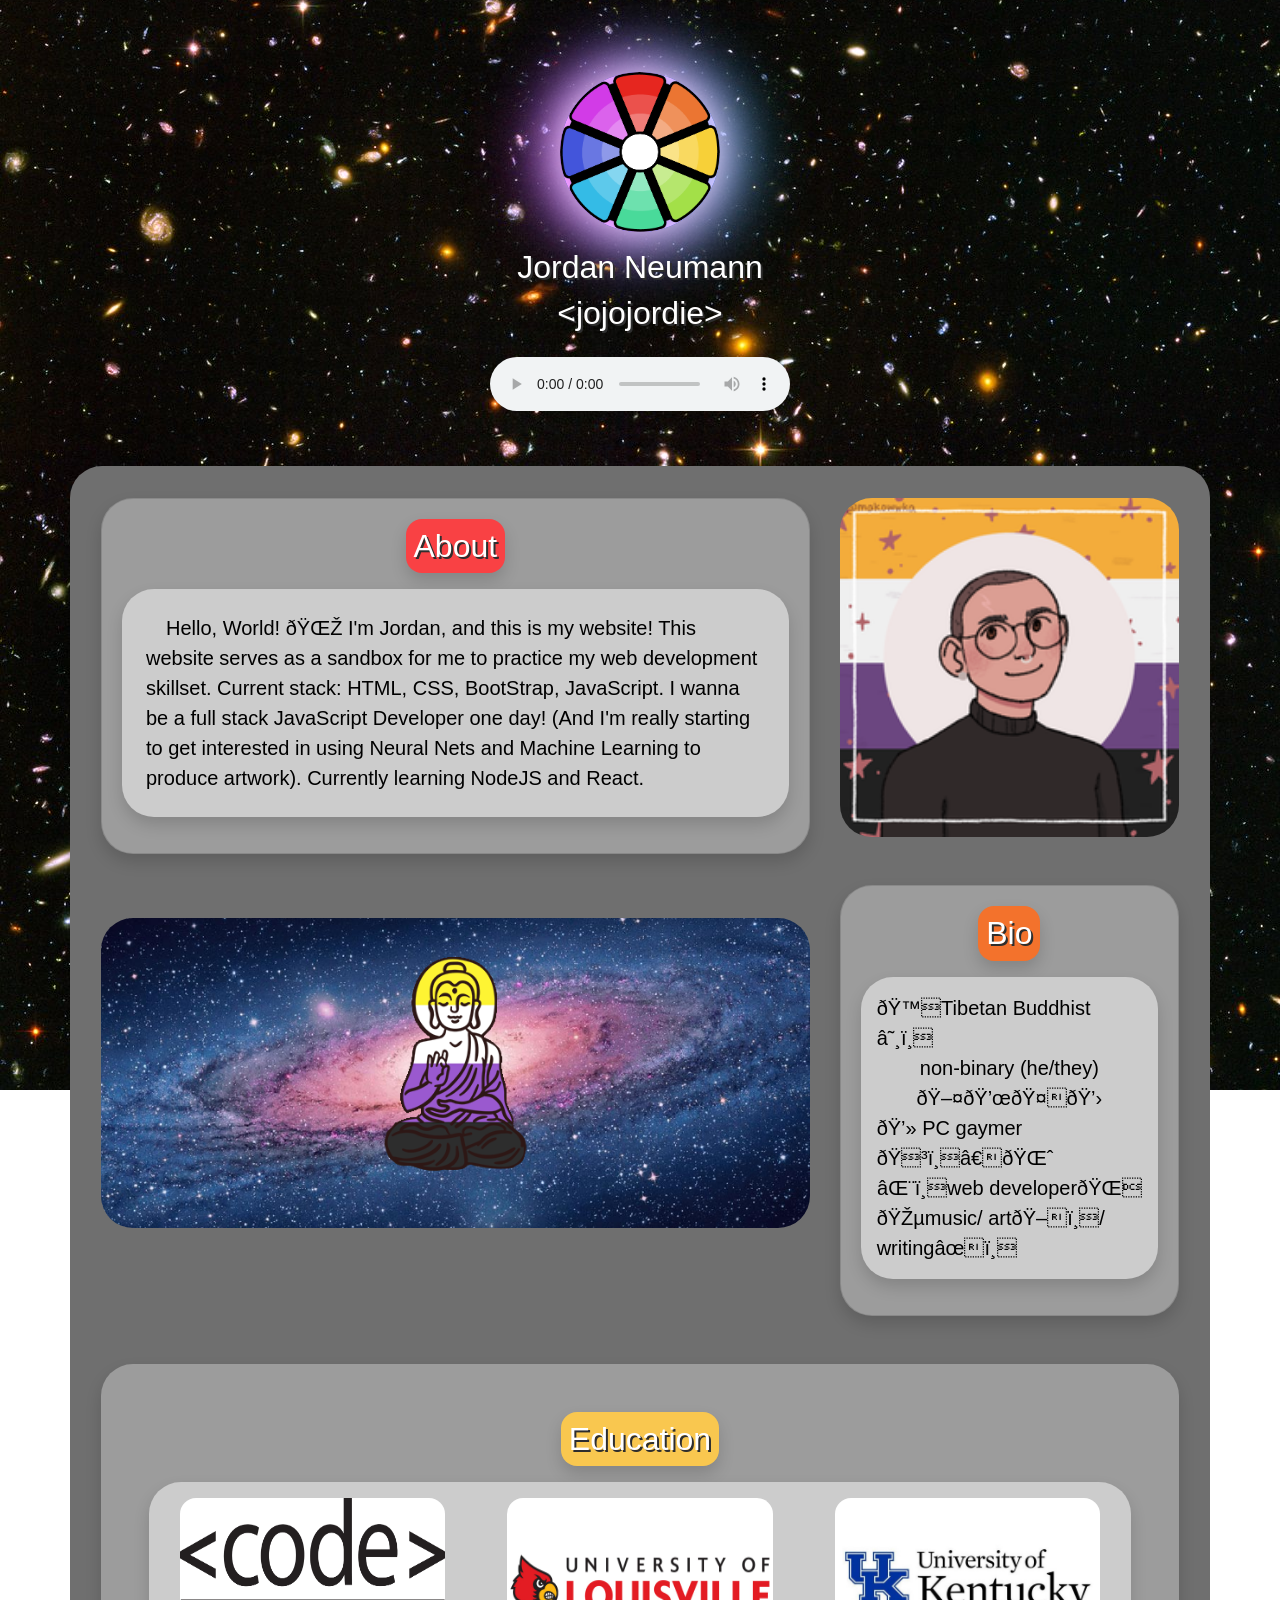
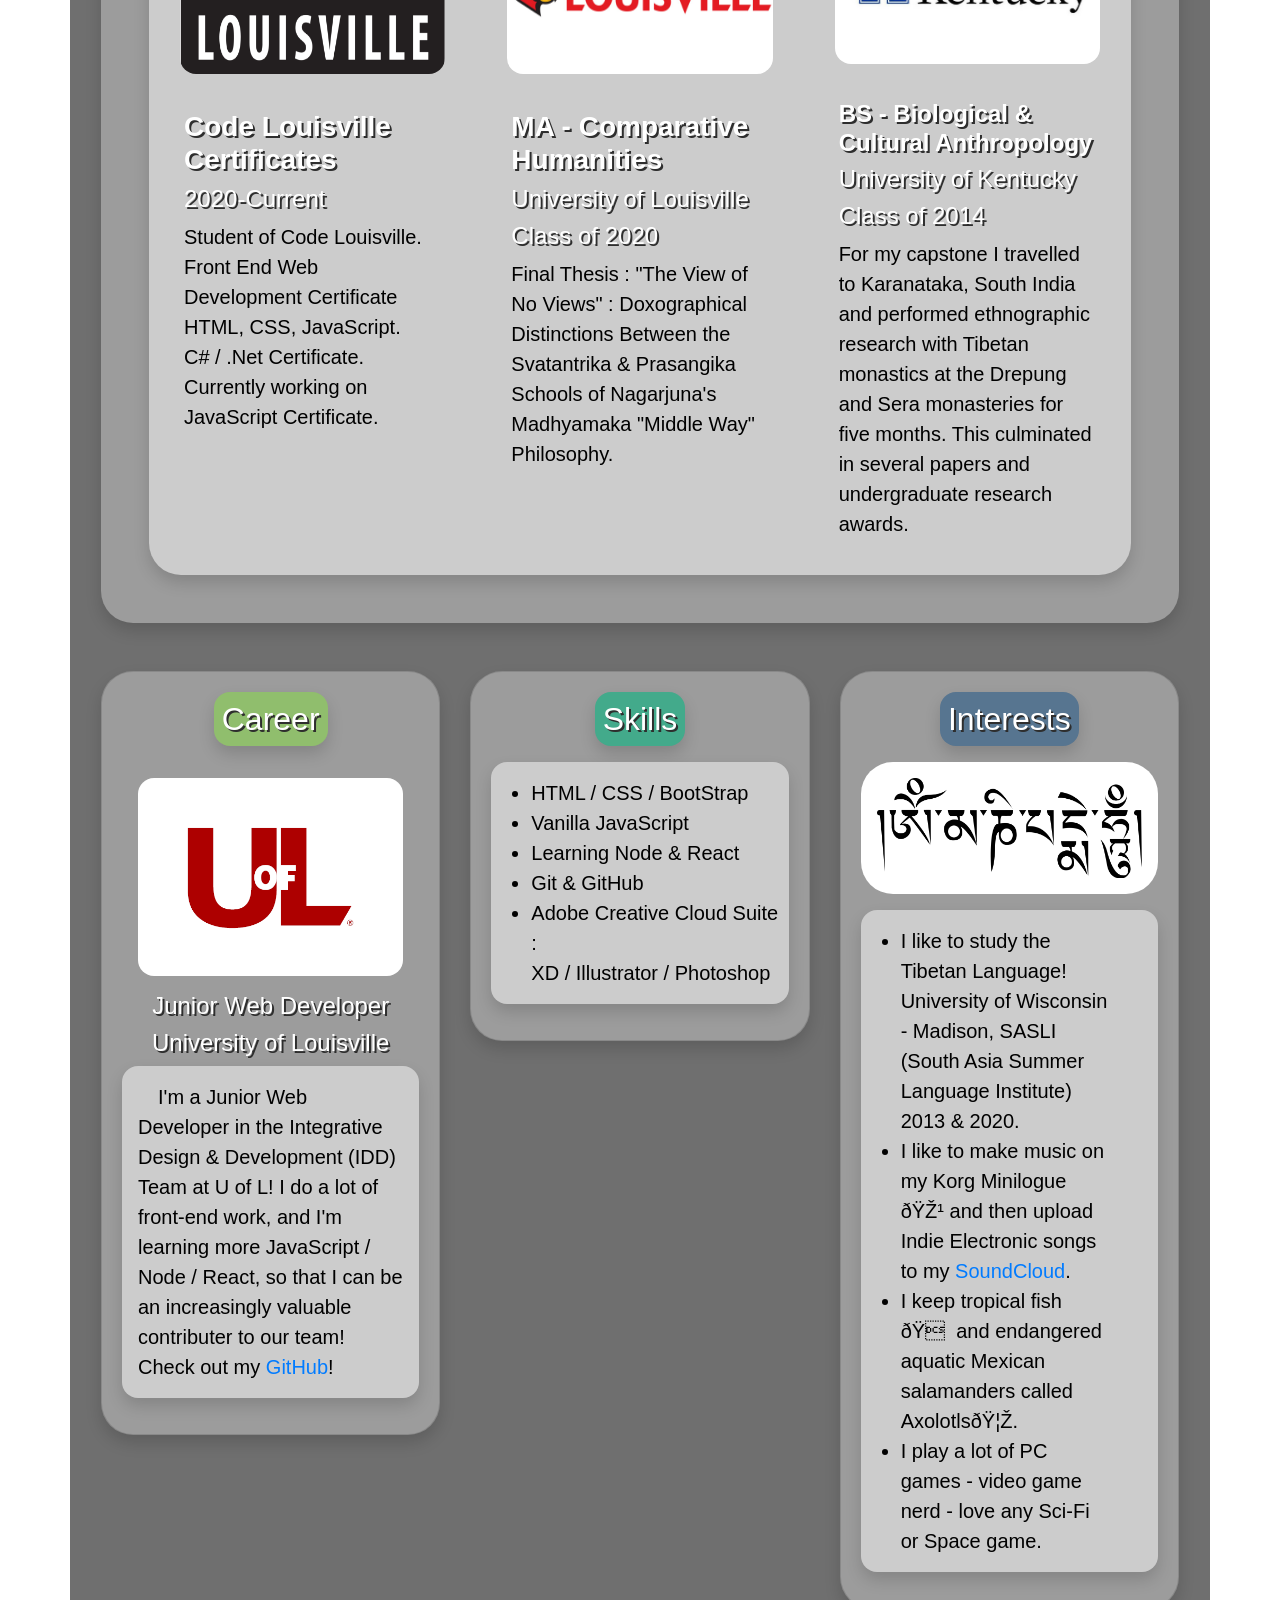
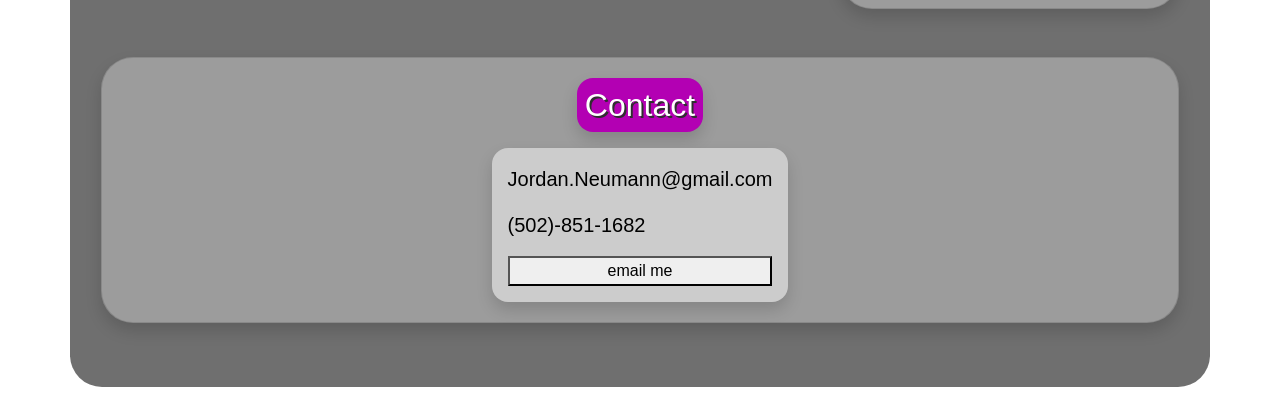
==== commit da3bcd7e: "various changes" ====
--- a/index.html
+++ b/index.html
@@ -15,9 +15,9 @@
 
 </header>
 
-<body>
-
-    <div class="d-flex flex-column align-items-center">
+<body class="p-4">
+
+    <div class="d-flex flex-column align-items-center bg-space">
         <div class="pt-5 pb-3">
             <img src="images/jojojordie-logos/jojojordie-logo.png" class="jojojordie-logo rounded-circle" />
         </div>
@@ -37,12 +37,13 @@
         class="container d-flex flex-column flex-lg-row align-items-center flex-wrap align-items-lg-start p-3 border-radius-32">
 
 
-        <div class="col-12 col-md-8 col-lg-8">
+        <div class="col-12 col-md-10 col-lg-8">
             <div class="pt-3 pb-5 d-flex flex-column">
                 <div class="card border-radius-32 bg-grey shadow">
                     <div class="card-body d-flex flex-column">
-                        <h2 class="align-self-center h2 bg-red p-2 border-radius-16 shadow mb-3">About</h2>
-                        <p class="p-3 font-size-16 font-size-md-18 font-size-lg-20 bg-grey-2 border-radius-32 shadow">
+                        <h2 class="align-self-center h2 bg-red p-2 border-radius-16 shadow mb-3 text-white">About</h2>
+                        <p
+                            class="p-4 font-size-16 font-size-md-18 font-size-lg-20 bg-grey-2 border-radius-32 shadow font-weight-light">
                             &emsp;Hello,
                             World! 🌎 I'm Jordan, and
                             this is my website! This
@@ -55,7 +56,7 @@
                             be a full stack JavaScript Developer one day! (And I'm really starting to get interested in
                             using
                             Neural
-                            Nets and Machine Learning to produce Artwork).
+                            Nets and Machine Learning to produce artwork).
                             Currently learning NodeJS and React.</p>
                     </div>
                 </div>
@@ -69,13 +70,13 @@
 
 
 
-        <div class="pb-5 d-flex flex-column col-12 col-md-8 col-lg-4">
+        <div class="pb-5 d-flex flex-column col-12 col-md-10 col-lg-4">
             <div class="pb-5">
                 <img src="images/biopictures/piccrew-biopic.png" class="border-radius-32 w-100 mt-lg-3">
             </div>
             <div class="card border-radius-32 bg-grey shadow">
                 <div class="card-body  d-flex flex-column align-items-center">
-                    <h2 class="h2 bg-orange p-2 border-radius-16 shadow mb-3">Bio</h2>
+                    <h2 class="h2 bg-orange p-2 border-radius-16 shadow mb-3 text-white">Bio</h2>
                     <ul
                         class="list-unstyled d-flex flex-column align-items-center bg-grey-2 border-radius-32 shadow p-3">
                         <li class="p-0 font-size-16 font-size-md-18 font-size-lg-20 font-weight-light">🙏Tibetan
@@ -94,21 +95,21 @@
             </div>
         </div>
 
-        <div class="pb-5 d-flex flex-column flex-lg-row col-12 col-md-8 col-lg-12 ">
+        <div class="pb-5 d-flex flex-column flex-lg-row col-12 col-md-10 col-lg-12 ">
             <div class="d-flex flex-column align-items-center border-radius-32 bg-grey shadow p-5">
                 <div>
-                    <h2 class="h2 bg-yellow p-2 border-radius-16 shadow mb-3">Education</h2>
+                    <h2 class="h2 bg-yellow p-2 border-radius-16 shadow mb-3 text-white">Education</h2>
                 </div>
                 <div class="d-flex flex-column flex-lg-row align-items-start bg-grey-2 border-radius-32 shadow">
                     <div class="d-flex flex-column col-12 col-lg-4 align-items-center h-100">
                         <img src="images/biopictures/code-louisville-logo.png"
                             class="card-img-top align-self-center border-radius-32 card-img-custom p-3" />
-                        <div class="card-body d-flex flex-column justify-content-between">
-                            <div>
-                                <h3 class="h3 font-weight-bold">Code Louisville Certificates</h3>
-                                <h4 class="h4">2020-Current</h4>
+                        <div class="card-body d-flex flex-column">
+                            <div class="">
+                                <h3 class="h3 font-weight-bold text-white">Code Louisville Certificates</h3>
+                                <h4 class="h4 text-white">2020-Current</h4>
                             </div>
-                            <p class="font-size-16 font-size-md-18 font-size-lg-20">Student of Code
+                            <p class="font-size-16 font-size-md-18 font-size-lg-20 font-weight-light">Student of Code
                                 Louisville.<br>Front
                                 End Web Development
                                 Certificate <br> HTML, CSS,
@@ -122,13 +123,14 @@
                     <div class="d-flex flex-column col-12 col-lg-4 align-items-center h-100">
                         <img src="images/biopictures/uofl-logo.jpeg"
                             class="card-img-top align-self-center border-radius-32 card-img-custom p-3" />
-                        <div class="card-body d-flex flex-column justify-content-between">
+                        <div class="card-body d-flex flex-column">
                             <div>
-                                <h3 class="h3 font-weight-bold">MA - Comparative Humanities</h3>
-                                <h4 class="h4">University of Louisville</h4>
-                                <h4 class="h4">Class of 2020</h4>
+                                <h3 class="h3 font-weight-bold text-white">MA - Comparative Humanities</h3>
+                                <h4 class="h4 text-white">University of Louisville</h4>
+                                <h4 class="h4 text-white">Class of 2020</h4>
                             </div>
-                            <p class="font-size-16 font-size-md-18 font-size-lg-20">Final Thesis : "The View of No
+                            <p class="font-size-16 font-size-md-18 font-size-lg-20 font-weight-light">Final Thesis :
+                                "The View of No
                                 Views" : Doxographical
                                 Distinctions Between the
                                 Svatantrika
@@ -141,13 +143,14 @@
                     <div class="d-flex flex-column col-12 col-lg-4 align-items-center h-100">
                         <img src="images/biopictures/uk-logo.jpg"
                             class="card-img-top align-self-center border-radius-32 card-img-custom p-3" />
-                        <div class="card-body d-flex flex-column justify-content-between">
+                        <div class="card-body d-flex flex-column">
                             <div>
-                                <h3 class="h4 font-weight-bold">BS - Biological & Cultural Anthropology</h3>
-                                <h4 class="h4">University of Kentucky</h4>
-                                <h4 class="h4">Class of 2014</h4>
+                                <h3 class="h4 font-weight-bold text-white">BS - Biological & Cultural Anthropology</h3>
+                                <h4 class="h4 text-white">University of Kentucky</h4>
+                                <h4 class="h4 text-white">Class of 2014</h4>
                             </div>
-                            <p class="font-size-16 font-size-md-18 font-size-lg-20">For my capstone I travelled to
+                            <p class="font-size-16 font-size-md-18 font-size-lg-20 font-weight-light">For my capstone I
+                                travelled to
                                 Karanataka, South India and
                                 performed ethnographic
                                 research
@@ -163,15 +166,15 @@
                 </div>
             </div>
         </div>
-        <div class="pb-5 d-flex flex-column col-12 col-md-8 col-lg-4">
+        <div class="pb-5 d-flex flex-column col-12 col-md-10 col-lg-4">
             <div class="card border-radius-32 bg-grey shadow">
                 <div class="card-body d-flex flex-column">
-                    <h2 class="align-self-center h2 bg-green p-2 border-radius-16 shadow mb-3">Career</h2>
+                    <h2 class="align-self-center h2 bg-green p-2 border-radius-16 shadow mb-3 text-white">Career</h2>
                     <img src="images/UofL-monogram-logo.PNG" class="w-100 border-radius-32 p-3" />
-                    <h4 class="align-self-center h4">Junior Web Developer</h4>
-                    <h4 class="align-self-center h4">University of Louisville</h4>
+                    <h4 class="align-self-center h4 text-white">Junior Web Developer</h4>
+                    <h4 class="align-self-center h4 text-white">University of Louisville</h4>
                     <p
-                        class="font-size-16 font-size-md-18 font-size-lg-20 font-weight-light bg-grey-2 p-3 border-radius-16 shadow">
+                        class="font-size-16 font-size-md-18 font-size-lg-20 font-weight-light bg-grey-2 p-3 border-radius-16 shadow font-weight-light">
                         &emsp;I'm a
                         Junior Web
                         Developer in the
@@ -186,10 +189,11 @@
             </div>
         </div>
 
-        <div class="pb-5 d-flex flex-column col-12 col-md-8 col-lg-4">
+        <div class="pb-5 d-flex flex-column col-12 col-md-10 col-lg-4">
             <div class="card border-radius-32 bg-grey shadow">
                 <div class="card-body d-flex flex-column">
-                    <h2 class="align-self-center h2 bg-dark-green p-2 border-radius-16 shadow mb-3">Skills</h2>
+                    <h2 class="align-self-center h2 bg-dark-green p-2 border-radius-16 shadow mb-3 text-white">Skills
+                    </h2>
                     <ul class="bg-grey-2 border-radius-16 shadow py-3">
                         <li class="font-size-16 font-size-md-18 font-size-lg-20 font-weight-light">HTML / CSS /
                             BootStrap</li>
@@ -199,19 +203,20 @@
                             React</li>
                         <li class="font-size-16 font-size-md-18 font-size-lg-20 font-weight-light">Git & GitHub</li>
                         <li class="font-size-16 font-size-md-18 font-size-lg-20 font-weight-light">Adobe Creative Cloud
-                            Suite - XD /
+                            Suite :<br> XD /
                             Illustrator / Photoshop</li>
                     </ul>
                 </div>
             </div>
         </div>
 
-        <div class="pb-5 d-flex flex-column col-12 col-md-8 col-lg-4">
+        <div class="pb-5 d-flex flex-column col-12 col-md-10 col-lg-4">
             <div class="card border-radius-32 bg-grey shadow">
                 <div class="card-body d-flex flex-column">
-                    <h2 class="align-self-center h2 bg-indego p-2 border-radius-16 shadow mb-3">Interests</h2>
+                    <h2 class="align-self-center h2 bg-indego p-2 border-radius-16 shadow mb-3 text-white">Interests
+                    </h2>
                     <img src="images/omManiPadmeHum.png" class="w-100 border-radius-32 p-3 bg-white" />
-                    <ul class="pt-3 bg-grey-2 mt-3 border-radius-16 shadow py-3">
+                    <ul class="pt-3 bg-grey-2 mt-3 border-radius-16 shadow py-3 pr-5">
                         <li class="font-size-16 font-size-md-18 font-size-lg-20 font-weight-light">I like to study the
                             Tibetan Language!
                             University of Wisconsin - Madison, SASLI (South Asia
@@ -232,10 +237,11 @@
             </div>
         </div>
 
-        <div class="pb-5 d-flex flex-column col-12 col-md-8 col-lg-12">
+        <div class="pb-5 d-flex flex-column col-12 col-md-10 col-lg-12">
             <div class="card border-radius-32 bg-grey shadow">
                 <div class="card-body d-flex flex-column align-items-center">
-                    <h2 class="align-self-center h2 bg-slate-grey p-2 border-radius-16 shadow mb-3">Contact</h2>
+                    <h2 class="align-self-center h2 bg-slate-grey p-2 border-radius-16 shadow mb-3 text-white">Contact
+                    </h2>
                     <div class="d-flex flex-column bg-grey-2 p-3 border-radius-16 shadow">
                         <p class="font-size-16 font-size-md-18 font-size-lg-20 font-weight-light">
                             Jordan.Neumann@gmail.com
--- a/stylesheet.css
+++ b/stylesheet.css
@@ -3,9 +3,8 @@
 }
 body {
     font-family: "Roboto", sans-serif;
-    color: white;
-    background: black;
-    /* background: url("images/space/nebula_hires.jpg"); */
+    color: black;
+    background: url("images/space/hubble-deep-field.jpg");
     background-size: cover;
     background-repeat: no-repeat;
     background-position: center;
@@ -36,10 +35,6 @@
     animation-duration: 5000ms;
     animation-iteration-count: infinite;
     animation-timing-function: linear; 
-}
-
-.container {
-    background: #5c5c5c;
 }
 
 @keyframes spin {
@@ -95,16 +90,20 @@
     height: 30%;
 }
 
+.container {
+    background: #6F6F6F;
+}
+
 .bg-grey {
-    background: #909090;
+    background: #9C9C9C;
 }
 
 .bg-grey-2{
-    background: #aeaeae;
+    background: #CCCCCC;
 }
 
 .bg-grey-3 {
-    background: #eeeeee;
+    background: #444444;
 }
 
 .bg-red {
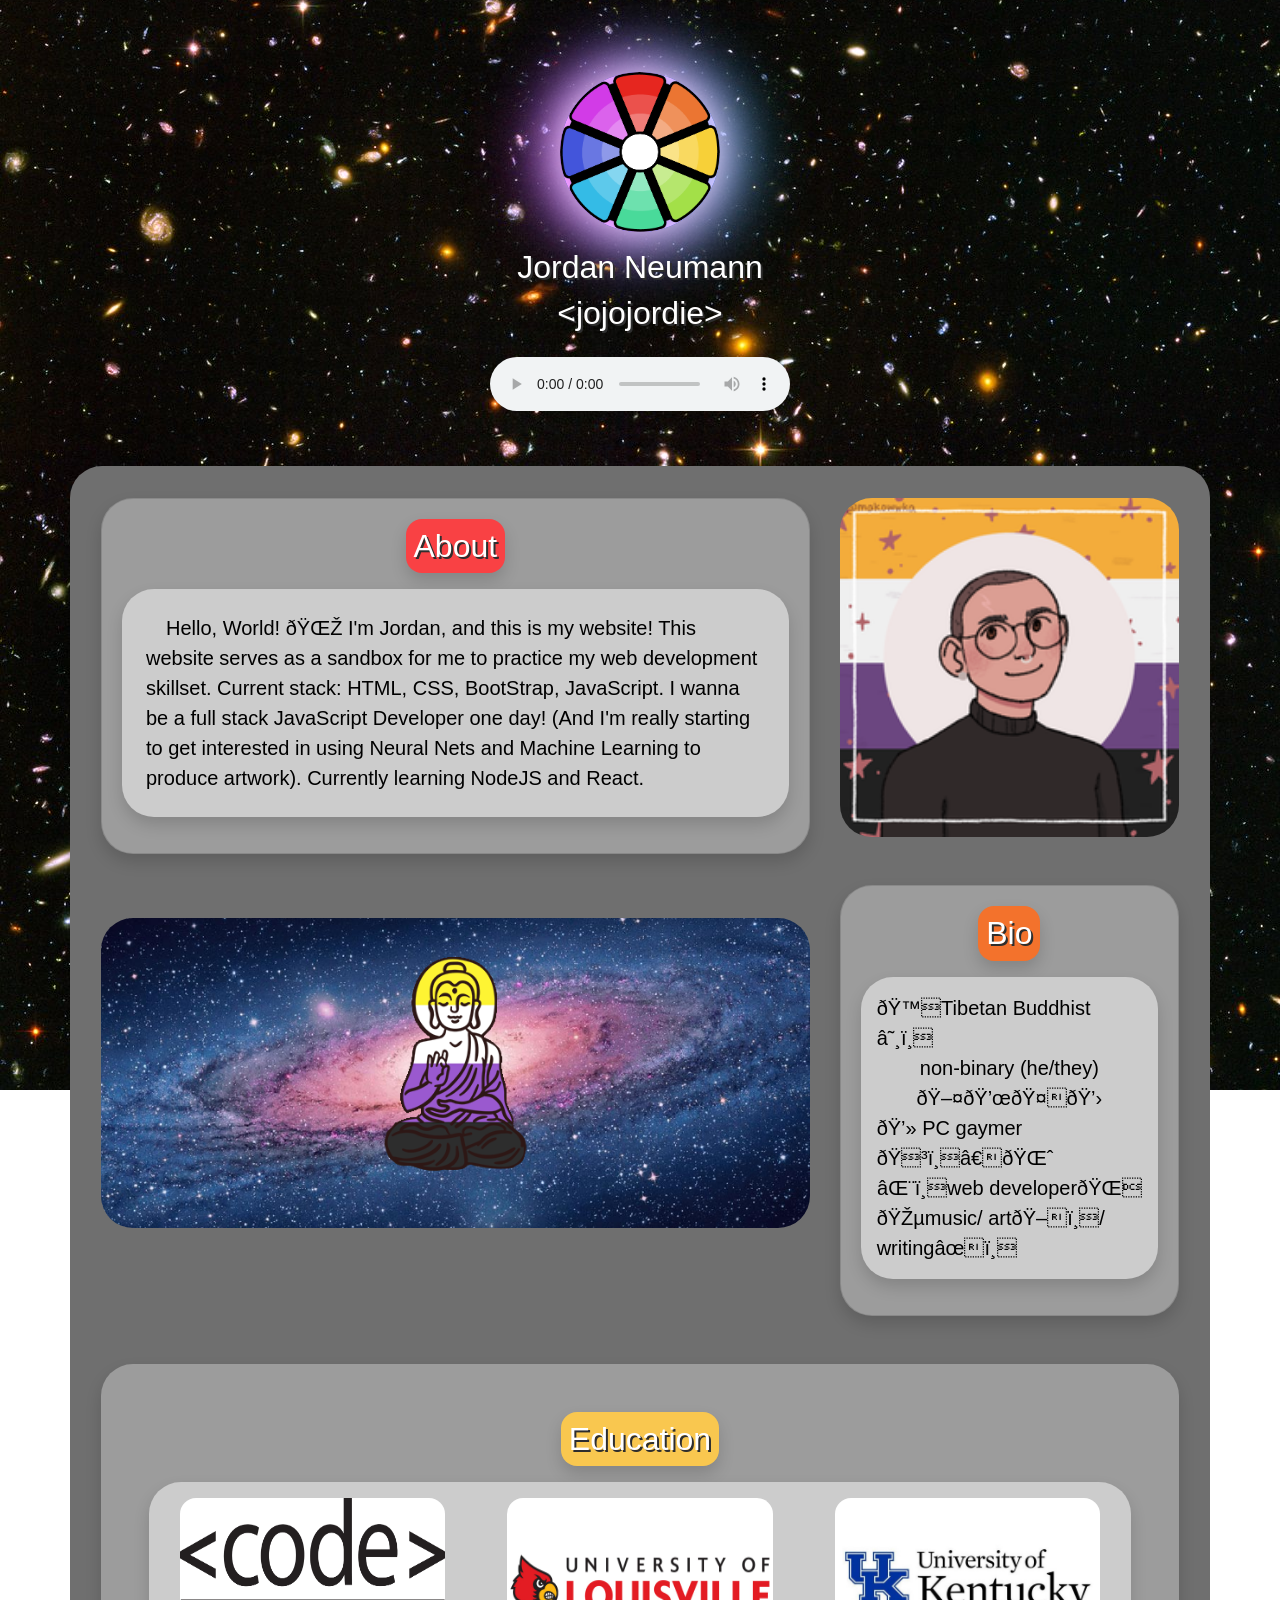
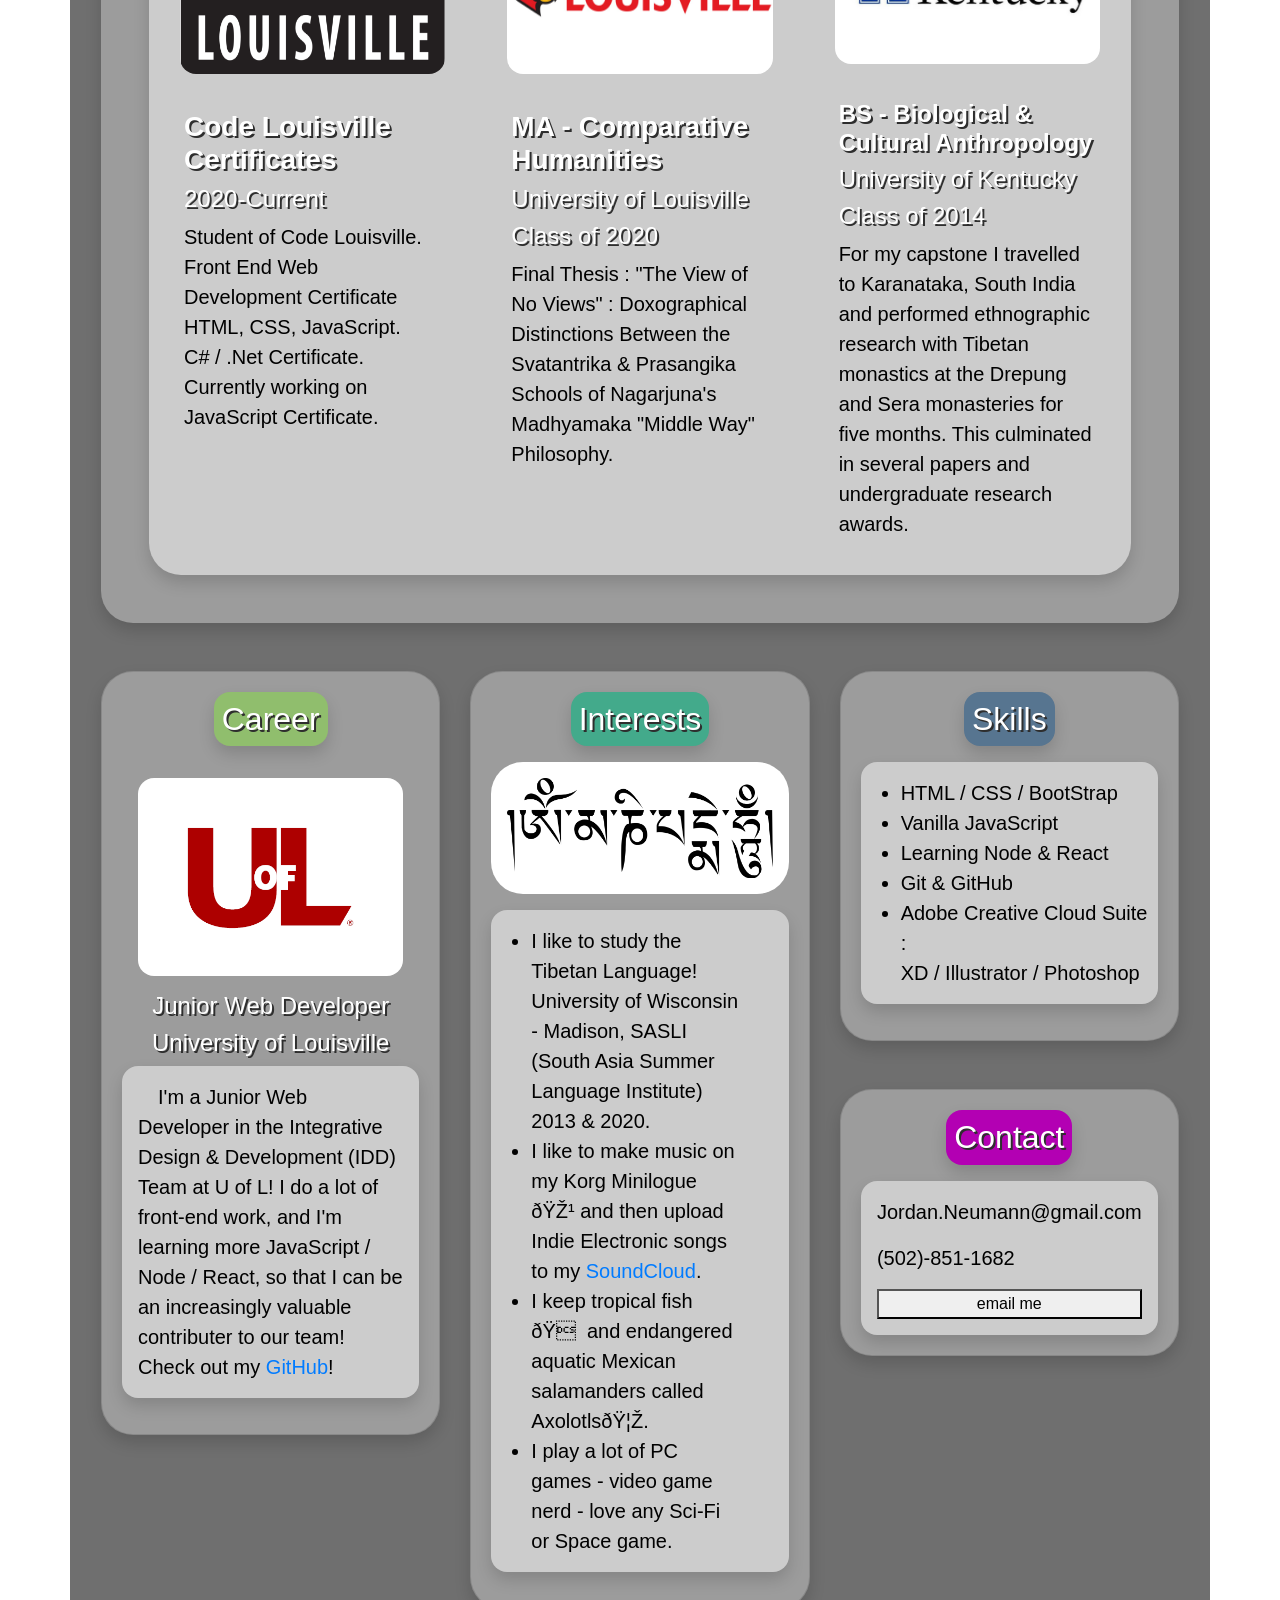
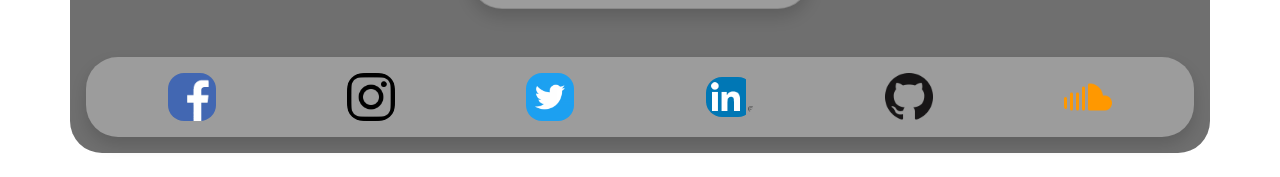
==== commit 5bc6e85f: "swapped interests and skills" ====
--- a/index.html
+++ b/index.html
@@ -124,7 +124,7 @@
                         <img src="images/biopictures/uofl-logo.jpeg"
                             class="card-img-top align-self-center border-radius-32 card-img-custom p-3" />
                         <div class="card-body d-flex flex-column">
-                            <div>
+                            <div class="">
                                 <h3 class="h3 font-weight-bold text-white">MA - Comparative Humanities</h3>
                                 <h4 class="h4 text-white">University of Louisville</h4>
                                 <h4 class="h4 text-white">Class of 2020</h4>
@@ -144,7 +144,7 @@
                         <img src="images/biopictures/uk-logo.jpg"
                             class="card-img-top align-self-center border-radius-32 card-img-custom p-3" />
                         <div class="card-body d-flex flex-column">
-                            <div>
+                            <div class="">
                                 <h3 class="h4 font-weight-bold text-white">BS - Biological & Cultural Anthropology</h3>
                                 <h4 class="h4 text-white">University of Kentucky</h4>
                                 <h4 class="h4 text-white">Class of 2014</h4>
@@ -189,31 +189,11 @@
             </div>
         </div>
 
+
         <div class="pb-5 d-flex flex-column col-12 col-md-10 col-lg-4">
             <div class="card border-radius-32 bg-grey shadow">
                 <div class="card-body d-flex flex-column">
-                    <h2 class="align-self-center h2 bg-dark-green p-2 border-radius-16 shadow mb-3 text-white">Skills
-                    </h2>
-                    <ul class="bg-grey-2 border-radius-16 shadow py-3">
-                        <li class="font-size-16 font-size-md-18 font-size-lg-20 font-weight-light">HTML / CSS /
-                            BootStrap</li>
-                        <li class="font-size-16 font-size-md-18 font-size-lg-20 font-weight-light">Vanilla JavaScript
-                        </li>
-                        <li class="font-size-16 font-size-md-18 font-size-lg-20 font-weight-light">Learning Node &
-                            React</li>
-                        <li class="font-size-16 font-size-md-18 font-size-lg-20 font-weight-light">Git & GitHub</li>
-                        <li class="font-size-16 font-size-md-18 font-size-lg-20 font-weight-light">Adobe Creative Cloud
-                            Suite :<br> XD /
-                            Illustrator / Photoshop</li>
-                    </ul>
-                </div>
-            </div>
-        </div>
-
-        <div class="pb-5 d-flex flex-column col-12 col-md-10 col-lg-4">
-            <div class="card border-radius-32 bg-grey shadow">
-                <div class="card-body d-flex flex-column">
-                    <h2 class="align-self-center h2 bg-indego p-2 border-radius-16 shadow mb-3 text-white">Interests
+                    <h2 class="align-self-center h2 bg-dark-green p-2 border-radius-16 shadow mb-3 text-white">Interests
                     </h2>
                     <img src="images/omManiPadmeHum.png" class="w-100 border-radius-32 p-3 bg-white" />
                     <ul class="pt-3 bg-grey-2 mt-3 border-radius-16 shadow py-3 pr-5">
@@ -236,26 +216,78 @@
                 </div>
             </div>
         </div>
-
-        <div class="pb-5 d-flex flex-column col-12 col-md-10 col-lg-12">
-            <div class="card border-radius-32 bg-grey shadow">
-                <div class="card-body d-flex flex-column align-items-center">
-                    <h2 class="align-self-center h2 bg-slate-grey p-2 border-radius-16 shadow mb-3 text-white">Contact
-                    </h2>
-                    <div class="d-flex flex-column bg-grey-2 p-3 border-radius-16 shadow">
-                        <p class="font-size-16 font-size-md-18 font-size-lg-20 font-weight-light">
-                            Jordan.Neumann@gmail.com
-                        </p>
-                        <p class="font-size-16 font-size-md-18 font-size-lg-20 font-weight-light">(502)-851-1682</p>
-                        <button>email me</button>
-                    </div>
-                </div>
+        <div class="pb-5 d-flex flex-column col-12 col-md-10 col-lg-4">
+            <div class="pb-5 d-flex flex-column">
+                <div class="card border-radius-32 bg-grey shadow">
+                    <div class="card-body d-flex flex-column">
+                        <h2 class="align-self-center h2 bg-indego p-2 border-radius-16 shadow mb-3 text-white">
+                            Skills
+                        </h2>
+                        <ul class="bg-grey-2 border-radius-16 shadow py-3">
+                            <li class="font-size-16 font-size-md-18 font-size-lg-20 font-weight-light">HTML / CSS /
+                                BootStrap</li>
+                            <li class="font-size-16 font-size-md-18 font-size-lg-20 font-weight-light">Vanilla
+                                JavaScript
+                            </li>
+                            <li class="font-size-16 font-size-md-18 font-size-lg-20 font-weight-light">Learning Node &
+                                React</li>
+                            <li class="font-size-16 font-size-md-18 font-size-lg-20 font-weight-light">Git & GitHub</li>
+                            <li class="font-size-16 font-size-md-18 font-size-lg-20 font-weight-light">Adobe Creative
+                                Cloud
+                                Suite :<br> XD /
+                                Illustrator / Photoshop</li>
+                        </ul>
+                    </div>
+                </div>
+            </div>
+
+            <div class="pb-5 d-flex flex-column">
+                <div class="card border-radius-32 bg-grey shadow">
+                    <div class="card-body d-flex flex-column align-items-center">
+                        <h2 class="align-self-center h2 bg-slate-grey p-2 border-radius-16 shadow mb-3 text-white">
+                            Contact
+                        </h2>
+                        <div class="d-flex flex-column bg-grey-2 p-3 border-radius-16 shadow">
+                            <p class="font-size-16 font-size-md-18 font-size-lg-20 font-weight-light">
+                                Jordan.Neumann@gmail.com
+                            </p>
+                            <p class="font-size-16 font-size-md-18 font-size-lg-20 font-weight-light">(502)-851-1682</p>
+                            <button>email me</button>
+                        </div>
+                    </div>
+                </div>
+            </div>
+        </div>
+        <div
+            class="d-flex flex-row justify-content-around align-items-center bg-grey border-radius-32 p-3 w-100 shadow">
+            <div>
+                <img src="images/social media icons/facebook.png" class="social-media-dimensions border-radius-16" />
+            </div>
+
+            <div>
+                <img src="images/social media icons/instagram.png" class="social-media-dimensions border-radius-16" />
+            </div>
+
+            <div>
+                <img src="images/social media icons/twitter.png" class="social-media-dimensions border-radius-16" />
+            </div>
+
+            <div>
+                <img src="images/social media icons/linkdin.png" class="social-media-dimensions border-radius-16" />
+            </div>
+
+            <div>
+                <img src="images/social media icons/GitHub-Mark-64px.png"
+                    class="social-media-dimensions border-radius-16" />
+            </div>
+
+            <div>
+                <img src="images/social media icons/020-soundcloud.png"
+                    class="social-media-dimensions border-radius-16" />
             </div>
         </div>
     </div>
+
 </body>
 
-<footer>
-</footer>
-
 </html>
--- a/stylesheet.css
+++ b/stylesheet.css
@@ -138,6 +138,10 @@
     background: #b300b3;
 }
 
+.social-media-dimensions {
+    width: 3rem;
+}
+
 @media all and (min-width:768px) {
     .font-size-md-16{
         font-size: 1rem;
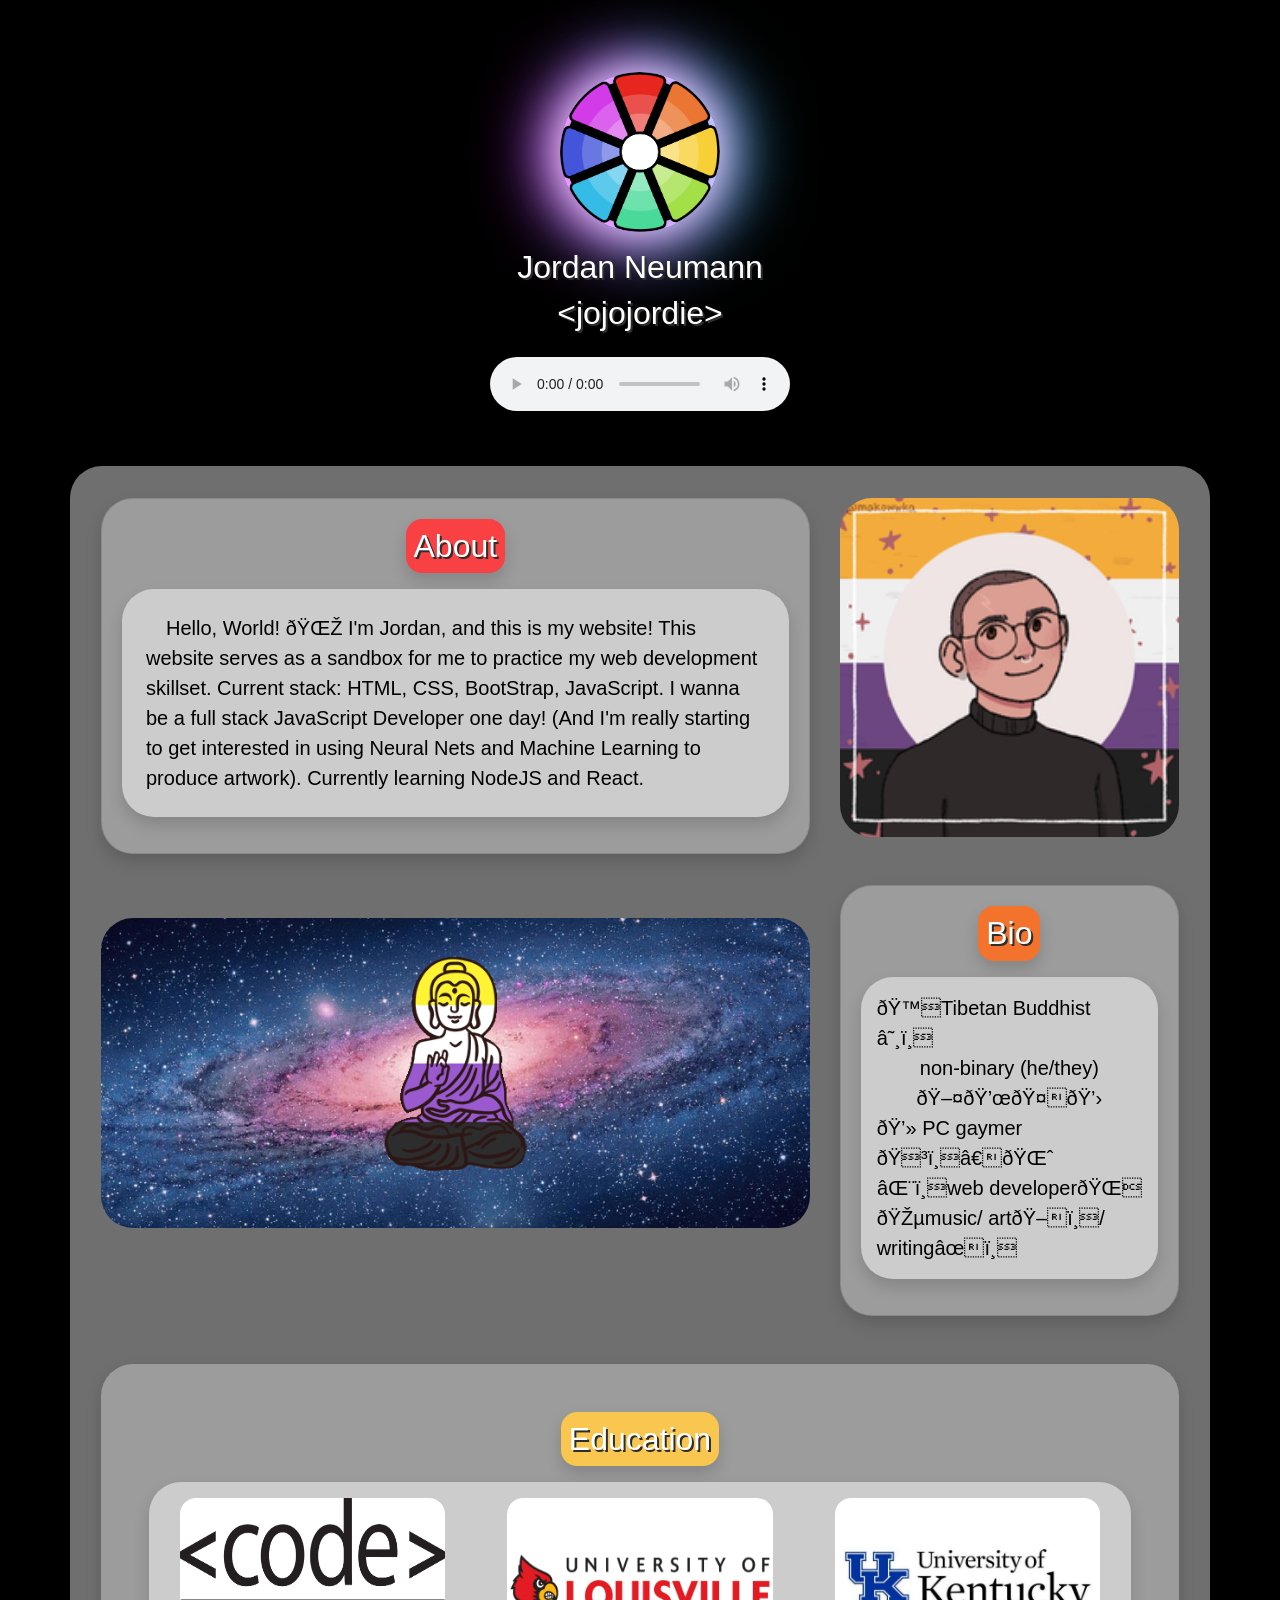
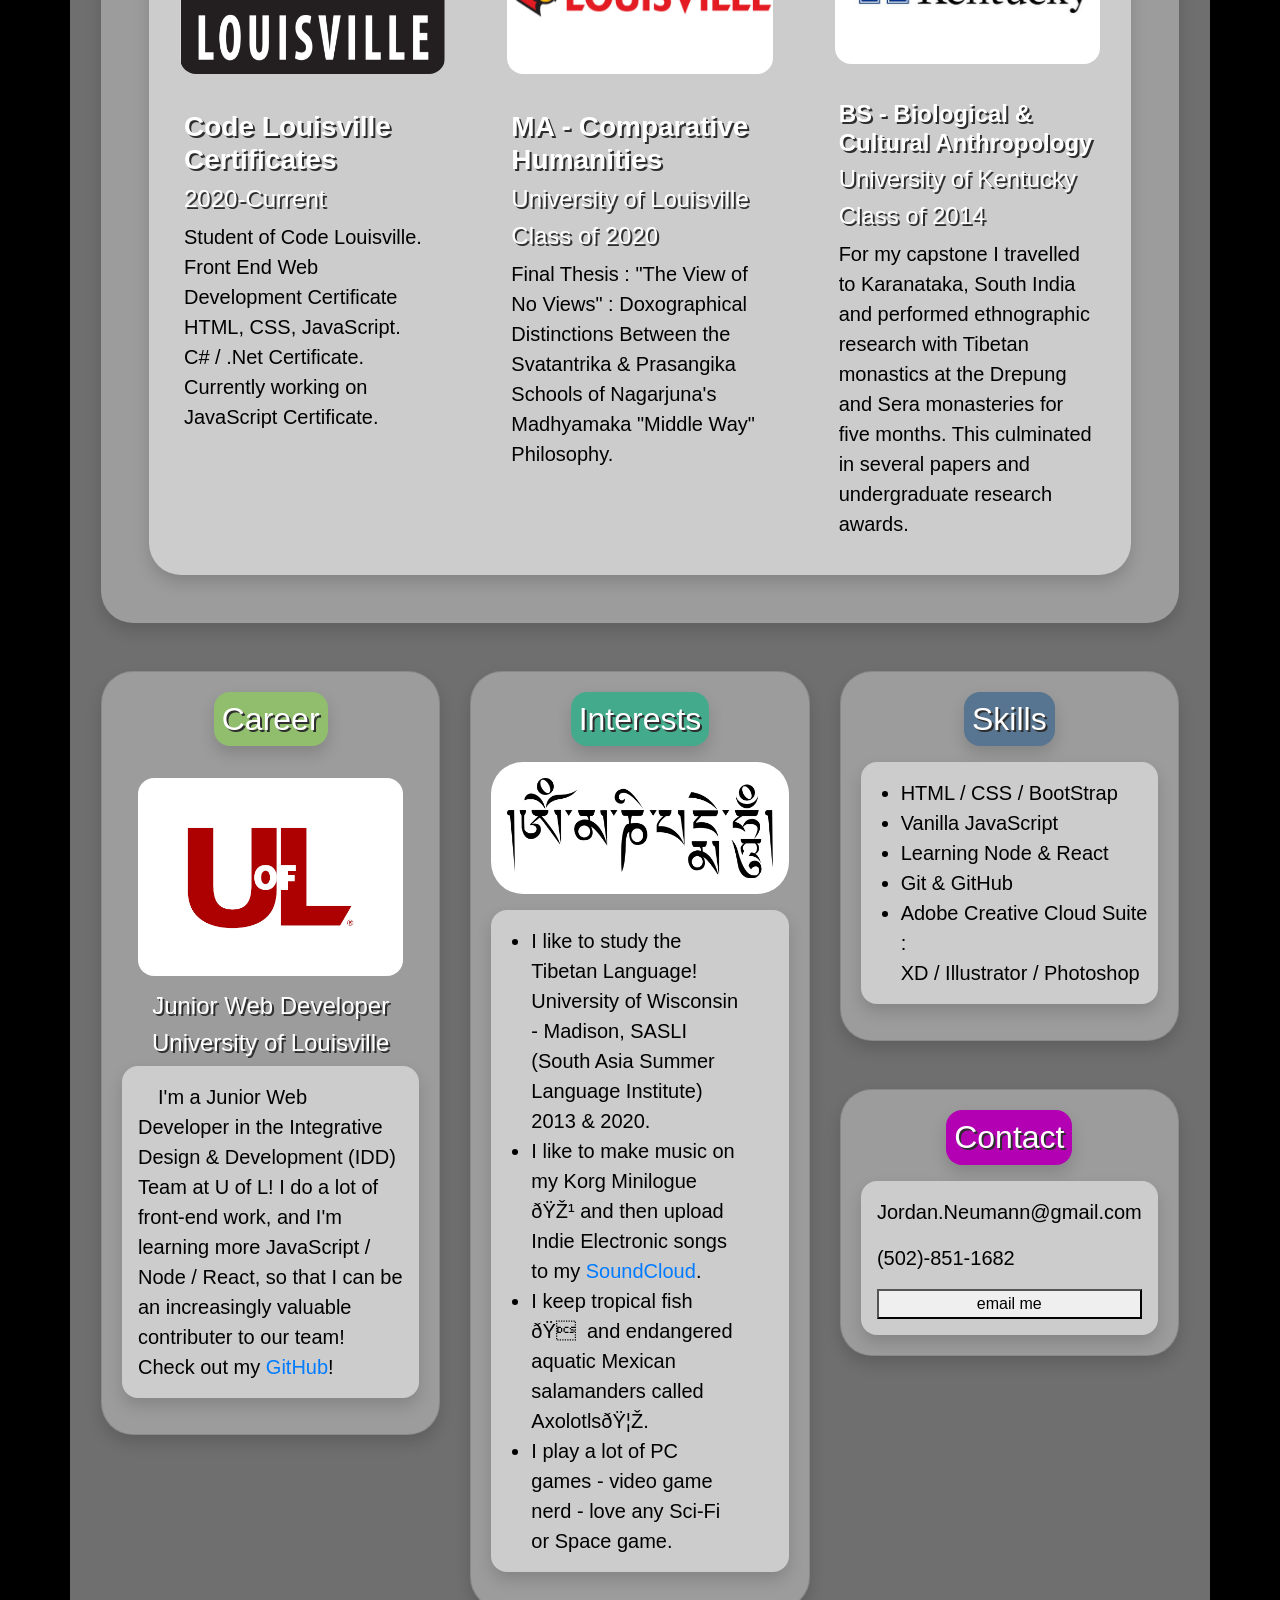
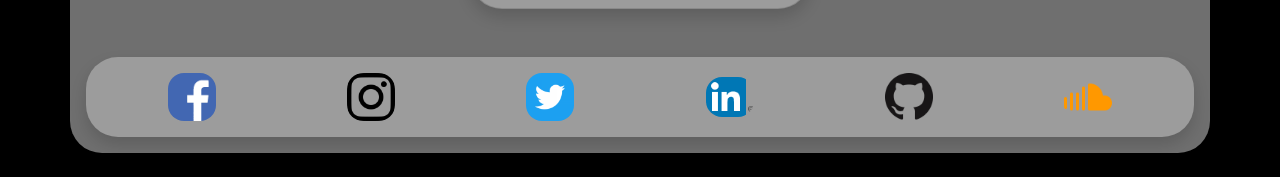
==== commit 06e8109f: "removed columns for medium sizes" ====
--- a/index.html
+++ b/index.html
@@ -37,7 +37,7 @@
         class="container d-flex flex-column flex-lg-row align-items-center flex-wrap align-items-lg-start p-3 border-radius-32">
 
 
-        <div class="col-12 col-md-10 col-lg-8">
+        <div class="col-12 col-lg-8">
             <div class="pt-3 pb-5 d-flex flex-column">
                 <div class="card border-radius-32 bg-grey shadow">
                     <div class="card-body d-flex flex-column">
@@ -70,7 +70,7 @@
 
 
 
-        <div class="pb-5 d-flex flex-column col-12 col-md-10 col-lg-4">
+        <div class="pb-5 d-flex flex-column col-12 col-lg-4">
             <div class="pb-5">
                 <img src="images/biopictures/piccrew-biopic.png" class="border-radius-32 w-100 mt-lg-3">
             </div>
@@ -95,7 +95,7 @@
             </div>
         </div>
 
-        <div class="pb-5 d-flex flex-column flex-lg-row col-12 col-md-10 col-lg-12 ">
+        <div class="pb-5 d-flex flex-column flex-lg-row col-12 col-lg-12 ">
             <div class="d-flex flex-column align-items-center border-radius-32 bg-grey shadow p-5">
                 <div>
                     <h2 class="h2 bg-yellow p-2 border-radius-16 shadow mb-3 text-white">Education</h2>
@@ -166,7 +166,7 @@
                 </div>
             </div>
         </div>
-        <div class="pb-5 d-flex flex-column col-12 col-md-10 col-lg-4">
+        <div class="pb-5 d-flex flex-column col-12 col-lg-4">
             <div class="card border-radius-32 bg-grey shadow">
                 <div class="card-body d-flex flex-column">
                     <h2 class="align-self-center h2 bg-green p-2 border-radius-16 shadow mb-3 text-white">Career</h2>
@@ -190,7 +190,7 @@
         </div>
 
 
-        <div class="pb-5 d-flex flex-column col-12 col-md-10 col-lg-4">
+        <div class="pb-5 d-flex flex-column col-12 col-lg-4">
             <div class="card border-radius-32 bg-grey shadow">
                 <div class="card-body d-flex flex-column">
                     <h2 class="align-self-center h2 bg-dark-green p-2 border-radius-16 shadow mb-3 text-white">Interests
@@ -216,7 +216,7 @@
                 </div>
             </div>
         </div>
-        <div class="pb-5 d-flex flex-column col-12 col-md-10 col-lg-4">
+        <div class="pb-5 d-flex flex-column col-12 col-lg-4">
             <div class="pb-5 d-flex flex-column">
                 <div class="card border-radius-32 bg-grey shadow">
                     <div class="card-body d-flex flex-column">
--- a/stylesheet.css
+++ b/stylesheet.css
@@ -4,7 +4,8 @@
 body {
     font-family: "Roboto", sans-serif;
     color: black;
-    background: url("images/space/hubble-deep-field.jpg");
+    background: black;
+    /* background: url("images/space/hubble-deep-field.jpg"); */
     background-size: cover;
     background-repeat: no-repeat;
     background-position: center;
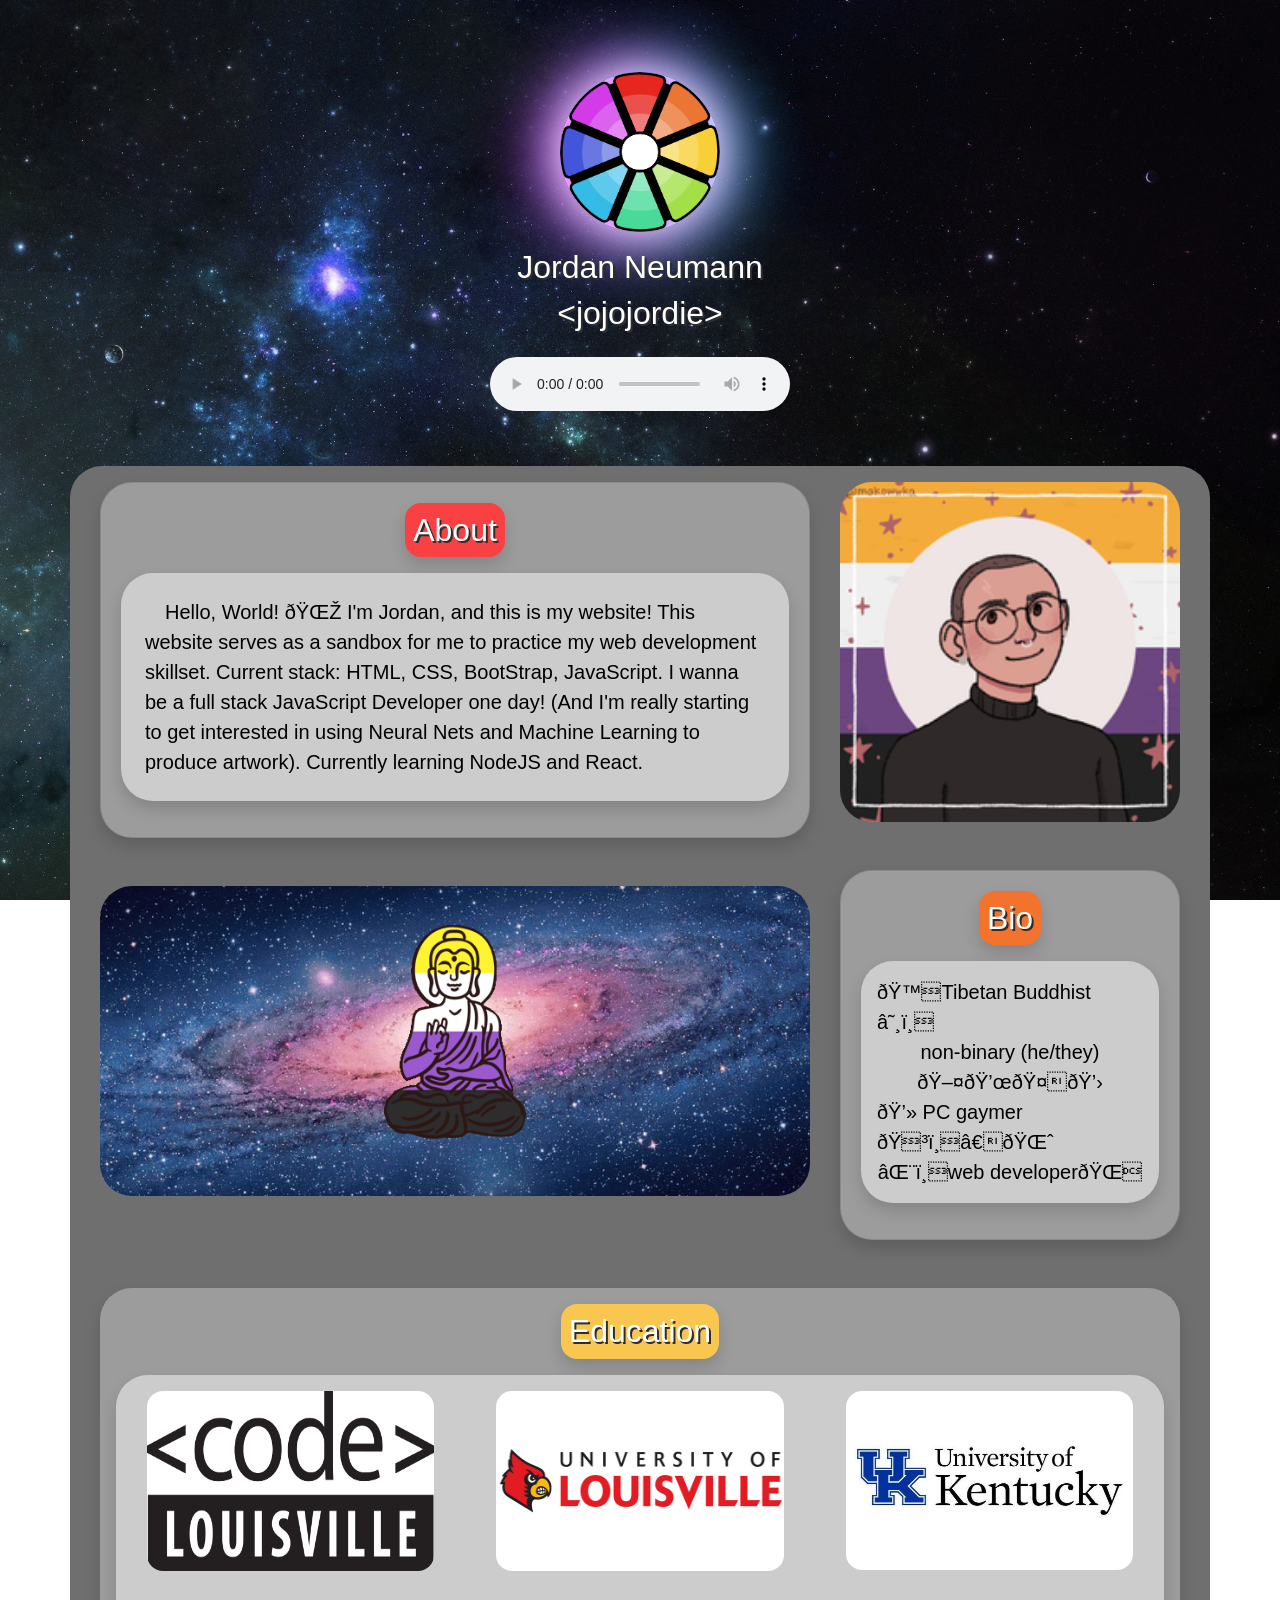
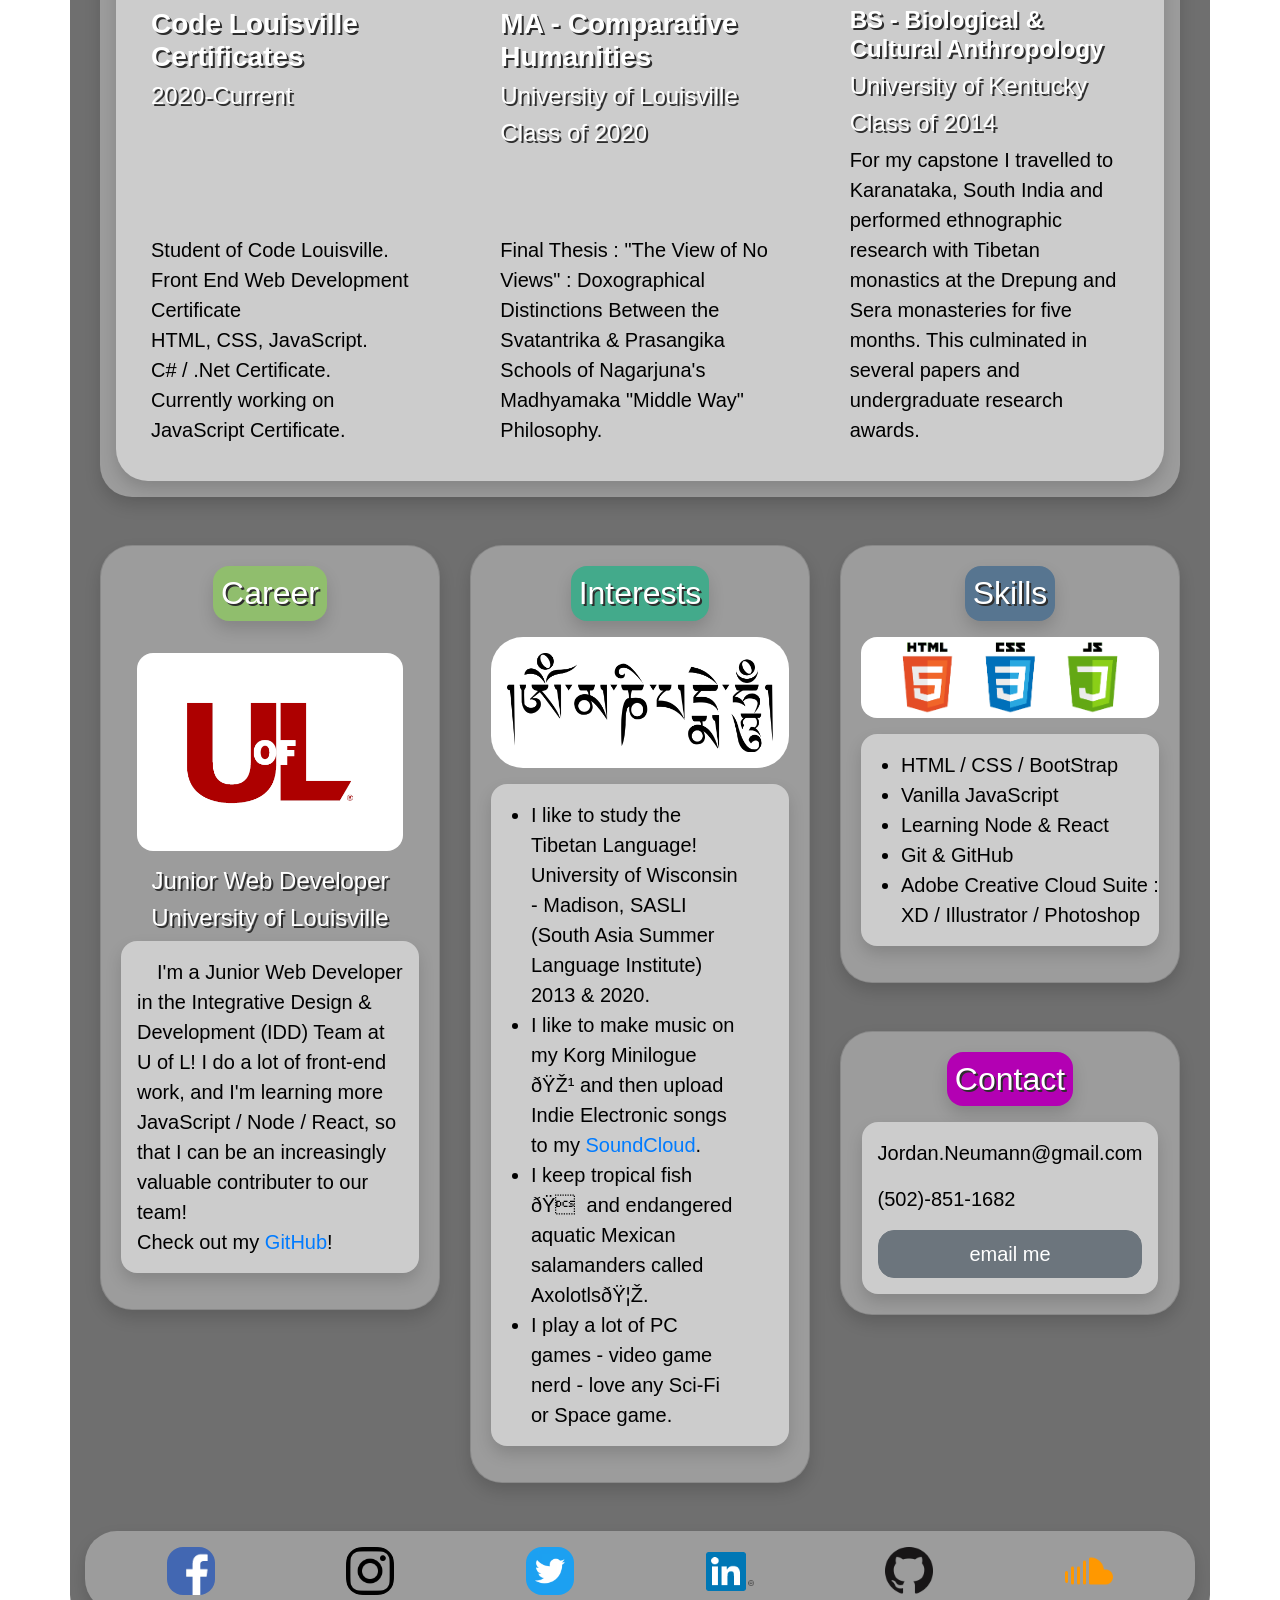
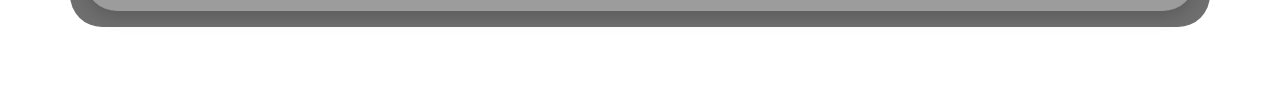
==== commit d134bb53: "ch-ch-ch-ch-changes~" ====
--- a/index.html
+++ b/index.html
@@ -15,7 +15,7 @@
 
 </header>
 
-<body class="p-4">
+<body class="p-4" id="home">
 
     <div class="d-flex flex-column align-items-center bg-space">
         <div class="pt-5 pb-3">
@@ -34,14 +34,15 @@
     </div>
 
     <div
-        class="container d-flex flex-column flex-lg-row align-items-center flex-wrap align-items-lg-start p-3 border-radius-32">
+        class="container d-flex flex-column flex-lg-row align-items-center flex-wrap align-items-lg-start border-radius-32 mb-5">
 
 
         <div class="col-12 col-lg-8">
             <div class="pt-3 pb-5 d-flex flex-column">
                 <div class="card border-radius-32 bg-grey shadow">
                     <div class="card-body d-flex flex-column">
-                        <h2 class="align-self-center h2 bg-red p-2 border-radius-16 shadow mb-3 text-white">About</h2>
+                        <h2 class="align-self-center h2 bg-red p-2 border-radius-16 shadow mb-3 text-white" id="about">
+                            About</h2>
                         <p
                             class="p-4 font-size-16 font-size-md-18 font-size-lg-20 bg-grey-2 border-radius-32 shadow font-weight-light">
                             &emsp;Hello,
@@ -63,7 +64,7 @@
             </div>
 
             <div class="pb-5 pb-lg-0 d-flex">
-                <img src="images/biopictures/enby buddha space.png" class="border-radius-32 w-100 my-lg-3" />
+                <img src="images/biopictures/enby buddha space.png" class="border-radius-32 w-100" />
             </div>
 
         </div>
@@ -71,12 +72,12 @@
 
 
         <div class="pb-5 d-flex flex-column col-12 col-lg-4">
-            <div class="pb-5">
-                <img src="images/biopictures/piccrew-biopic.png" class="border-radius-32 w-100 mt-lg-3">
+            <div class="pb-5 mt-3">
+                <img src="images/biopictures/piccrew-biopic.png" class="border-radius-32 w-100">
             </div>
             <div class="card border-radius-32 bg-grey shadow">
                 <div class="card-body  d-flex flex-column align-items-center">
-                    <h2 class="h2 bg-orange p-2 border-radius-16 shadow mb-3 text-white">Bio</h2>
+                    <h2 class="h2 bg-orange p-2 border-radius-16 shadow mb-3 text-white" id="bio">Bio</h2>
                     <ul
                         class="list-unstyled d-flex flex-column align-items-center bg-grey-2 border-radius-32 shadow p-3">
                         <li class="p-0 font-size-16 font-size-md-18 font-size-lg-20 font-weight-light">🙏Tibetan
@@ -88,23 +89,21 @@
                             🏳️‍🌈 </li>
                         <li class="p-0 font-size-16 font-size-md-18 font-size-lg-20 font-weight-light">⌨️web developer🌐
                         </li>
-                        <li class="p-0 font-size-16 font-size-md-18 font-size-lg-20 font-weight-light">🎵music/ art🖍️/
-                            writing✍️</li>
                     </ul>
                 </div>
             </div>
         </div>
 
         <div class="pb-5 d-flex flex-column flex-lg-row col-12 col-lg-12 ">
-            <div class="d-flex flex-column align-items-center border-radius-32 bg-grey shadow p-5">
+            <div class="d-flex flex-column align-items-center border-radius-32 bg-grey shadow p-3">
                 <div>
-                    <h2 class="h2 bg-yellow p-2 border-radius-16 shadow mb-3 text-white">Education</h2>
+                    <h2 class="h2 bg-yellow p-2 border-radius-16 shadow mb-3 text-white" id="education">Education</h2>
                 </div>
                 <div class="d-flex flex-column flex-lg-row align-items-start bg-grey-2 border-radius-32 shadow">
                     <div class="d-flex flex-column col-12 col-lg-4 align-items-center h-100">
                         <img src="images/biopictures/code-louisville-logo.png"
                             class="card-img-top align-self-center border-radius-32 card-img-custom p-3" />
-                        <div class="card-body d-flex flex-column">
+                        <div class="card-body d-flex flex-column justify-content-between">
                             <div class="">
                                 <h3 class="h3 font-weight-bold text-white">Code Louisville Certificates</h3>
                                 <h4 class="h4 text-white">2020-Current</h4>
@@ -123,7 +122,7 @@
                     <div class="d-flex flex-column col-12 col-lg-4 align-items-center h-100">
                         <img src="images/biopictures/uofl-logo.jpeg"
                             class="card-img-top align-self-center border-radius-32 card-img-custom p-3" />
-                        <div class="card-body d-flex flex-column">
+                        <div class="card-body d-flex flex-column justify-content-between">
                             <div class="">
                                 <h3 class="h3 font-weight-bold text-white">MA - Comparative Humanities</h3>
                                 <h4 class="h4 text-white">University of Louisville</h4>
@@ -143,7 +142,7 @@
                     <div class="d-flex flex-column col-12 col-lg-4 align-items-center h-100">
                         <img src="images/biopictures/uk-logo.jpg"
                             class="card-img-top align-self-center border-radius-32 card-img-custom p-3" />
-                        <div class="card-body d-flex flex-column">
+                        <div class="card-body d-flex flex-column justify-content-between">
                             <div class="">
                                 <h3 class="h4 font-weight-bold text-white">BS - Biological & Cultural Anthropology</h3>
                                 <h4 class="h4 text-white">University of Kentucky</h4>
@@ -169,7 +168,8 @@
         <div class="pb-5 d-flex flex-column col-12 col-lg-4">
             <div class="card border-radius-32 bg-grey shadow">
                 <div class="card-body d-flex flex-column">
-                    <h2 class="align-self-center h2 bg-green p-2 border-radius-16 shadow mb-3 text-white">Career</h2>
+                    <h2 class="align-self-center h2 bg-green p-2 border-radius-16 shadow mb-3 text-white" id="career">
+                        Career</h2>
                     <img src="images/UofL-monogram-logo.PNG" class="w-100 border-radius-32 p-3" />
                     <h4 class="align-self-center h4 text-white">Junior Web Developer</h4>
                     <h4 class="align-self-center h4 text-white">University of Louisville</h4>
@@ -193,7 +193,8 @@
         <div class="pb-5 d-flex flex-column col-12 col-lg-4">
             <div class="card border-radius-32 bg-grey shadow">
                 <div class="card-body d-flex flex-column">
-                    <h2 class="align-self-center h2 bg-dark-green p-2 border-radius-16 shadow mb-3 text-white">Interests
+                    <h2 class="align-self-center h2 bg-dark-green p-2 border-radius-16 shadow mb-3 text-white"
+                        id="interests">Interests
                     </h2>
                     <img src="images/omManiPadmeHum.png" class="w-100 border-radius-32 p-3 bg-white" />
                     <ul class="pt-3 bg-grey-2 mt-3 border-radius-16 shadow py-3 pr-5">
@@ -220,9 +221,13 @@
             <div class="pb-5 d-flex flex-column">
                 <div class="card border-radius-32 bg-grey shadow">
                     <div class="card-body d-flex flex-column">
-                        <h2 class="align-self-center h2 bg-indego p-2 border-radius-16 shadow mb-3 text-white">
+                        <h2 class="align-self-center h2 bg-indego p-2 border-radius-16 shadow mb-3 text-white"
+                            id="skills">
                             Skills
                         </h2>
+
+                        <img src="images/biopictures/html_css_js.png" class="w-100 border-radius-16 mb-3" />
+
                         <ul class="bg-grey-2 border-radius-16 shadow py-3">
                             <li class="font-size-16 font-size-md-18 font-size-lg-20 font-weight-light">HTML / CSS /
                                 BootStrap</li>
@@ -244,7 +249,8 @@
             <div class="pb-5 d-flex flex-column">
                 <div class="card border-radius-32 bg-grey shadow">
                     <div class="card-body d-flex flex-column align-items-center">
-                        <h2 class="align-self-center h2 bg-slate-grey p-2 border-radius-16 shadow mb-3 text-white">
+                        <h2 class="align-self-center h2 bg-slate-grey p-2 border-radius-16 shadow mb-3 text-white"
+                            id="contact">
                             Contact
                         </h2>
                         <div class="d-flex flex-column bg-grey-2 p-3 border-radius-16 shadow">
@@ -252,42 +258,60 @@
                                 Jordan.Neumann@gmail.com
                             </p>
                             <p class="font-size-16 font-size-md-18 font-size-lg-20 font-weight-light">(502)-851-1682</p>
-                            <button>email me</button>
+                            <button onclick="sendMail(); return false" type="button"
+                                class="btn btn-secondary btn-lg border-radius-16">email
+                                me</button>
                         </div>
                     </div>
                 </div>
             </div>
-        </div>
-        <div
-            class="d-flex flex-row justify-content-around align-items-center bg-grey border-radius-32 p-3 w-100 shadow">
-            <div>
-                <img src="images/social media icons/facebook.png" class="social-media-dimensions border-radius-16" />
-            </div>
-
-            <div>
-                <img src="images/social media icons/instagram.png" class="social-media-dimensions border-radius-16" />
-            </div>
-
-            <div>
-                <img src="images/social media icons/twitter.png" class="social-media-dimensions border-radius-16" />
-            </div>
-
-            <div>
-                <img src="images/social media icons/linkdin.png" class="social-media-dimensions border-radius-16" />
-            </div>
-
-            <div>
-                <img src="images/social media icons/GitHub-Mark-64px.png"
-                    class="social-media-dimensions border-radius-16" />
-            </div>
-
-            <div>
-                <img src="images/social media icons/020-soundcloud.png"
-                    class="social-media-dimensions border-radius-16" />
+
+            <!-- <div class="d-flex flex-column align-items-center">
+                <img src="images/art/enbuddha.jpeg" class="w-75 border-radius-32 shadow" />
+            </div> -->
+        </div>
+        <div class="d-flex flex-row justify-content-around align-items-center bg-grey border-radius-32 p-3 w-100 shadow mb-3"
+            id="social-links">
+            <div>
+                <a href="https://www.facebook.com/enbuddhajojo/"><img src="images/social media icons/facebook.png"
+                        class="social-media-dimensions border-radius-16" /></a>
+            </div>
+
+            <div>
+                <a href="https://www.instagram.com/enbuddhajojo/"><img src="images/social media icons/instagram.png"
+                        class="social-media-dimensions border-radius-16" /></a>
+            </div>
+
+            <div>
+                <a href="https://twitter.com/enbuddhajojo"><img src="images/social media icons/twitter.png"
+                        class="social-media-dimensions border-radius-16" /></a>
+            </div>
+
+            <div>
+                <a href="https://www.linkedin.com/in/jojojordie/"><img src="images/social media icons/linkdin.png"
+                        class="social-media-dimensions" /></a>
+            </div>
+
+            <div>
+                <a href="https://github.com/jojojordie"><img src="images/social media icons/GitHub-Mark-64px.png"
+                        class="social-media-dimensions border-radius-16" /></a>
+            </div>
+
+            <div>
+                <a href="https://soundcloud.com/jojojordie"><img src="images/social media icons/020-soundcloud.png"
+                        class="social-media-dimensions border-radius-16" /></a>
             </div>
         </div>
     </div>
-
+    <script src="https://code.jquery.com/jquery-3.2.1.slim.min.js"
+        integrity="sha384-KJ3o2DKtIkvYIK3UENzmM7KCkRr/rE9/Qpg6aAZGJwFDMVNA/GpGFF93hXpG5KkN"
+        crossorigin="anonymous"></script>
+    <script src="https://cdnjs.cloudflare.com/ajax/libs/popper.js/1.12.9/umd/popper.min.js"
+        integrity="sha384-ApNbgh9B+Y1QKtv3Rn7W3mgPxhU9K/ScQsAP7hUibX39j7fakFPskvXusvfa0b4Q"
+        crossorigin="anonymous"></script>
+    <script src="https://maxcdn.bootstrapcdn.com/bootstrap/4.0.0/js/bootstrap.min.js"
+        integrity="sha384-JZR6Spejh4U02d8jOt6vLEHfe/JQGiRRSQQxSfFWpi1MquVdAyjUar5+76PVCmYl"
+        crossorigin="anonymous"></script>
 </body>
 
 </html>
--- a/stylesheet.css
+++ b/stylesheet.css
@@ -4,7 +4,7 @@
 body {
     font-family: "Roboto", sans-serif;
     color: black;
-    background: black;
+    background: url('images/space/stars.jpg');
     /* background: url("images/space/hubble-deep-field.jpg"); */
     background-size: cover;
     background-repeat: no-repeat;
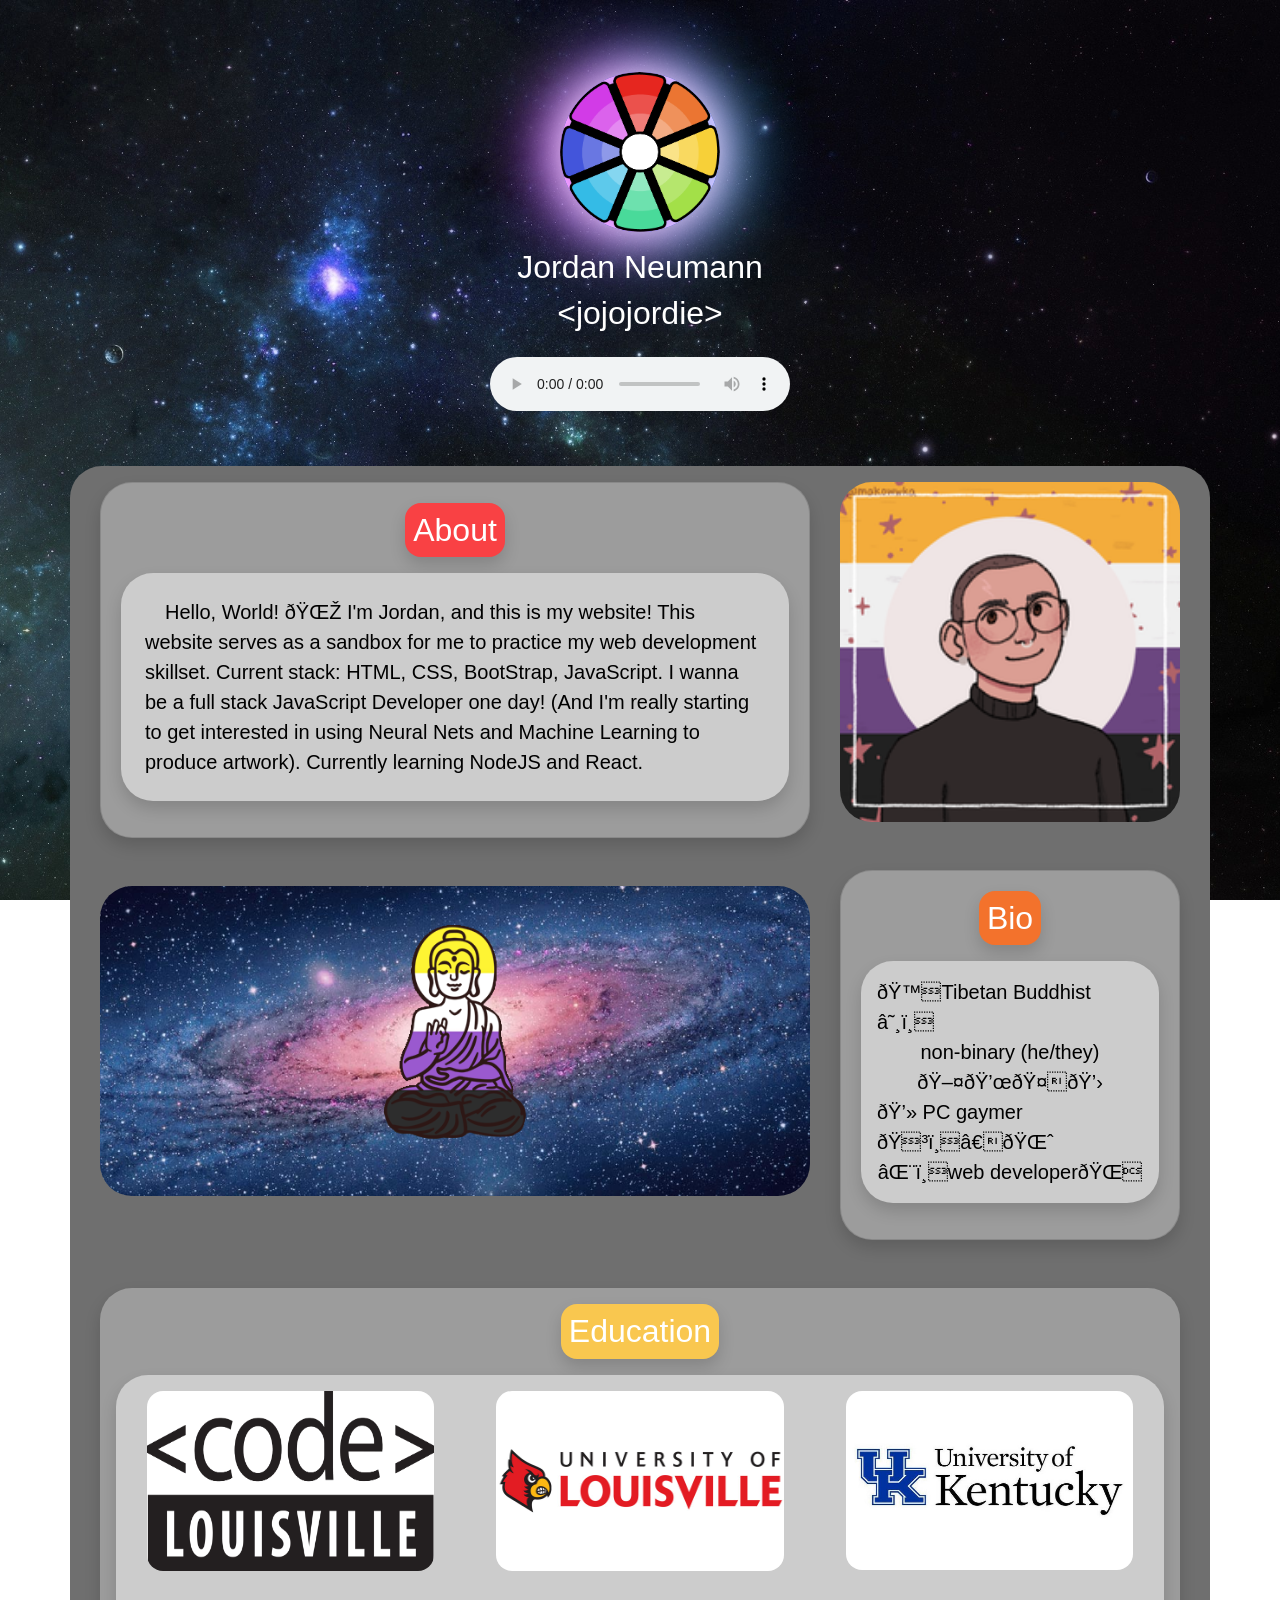
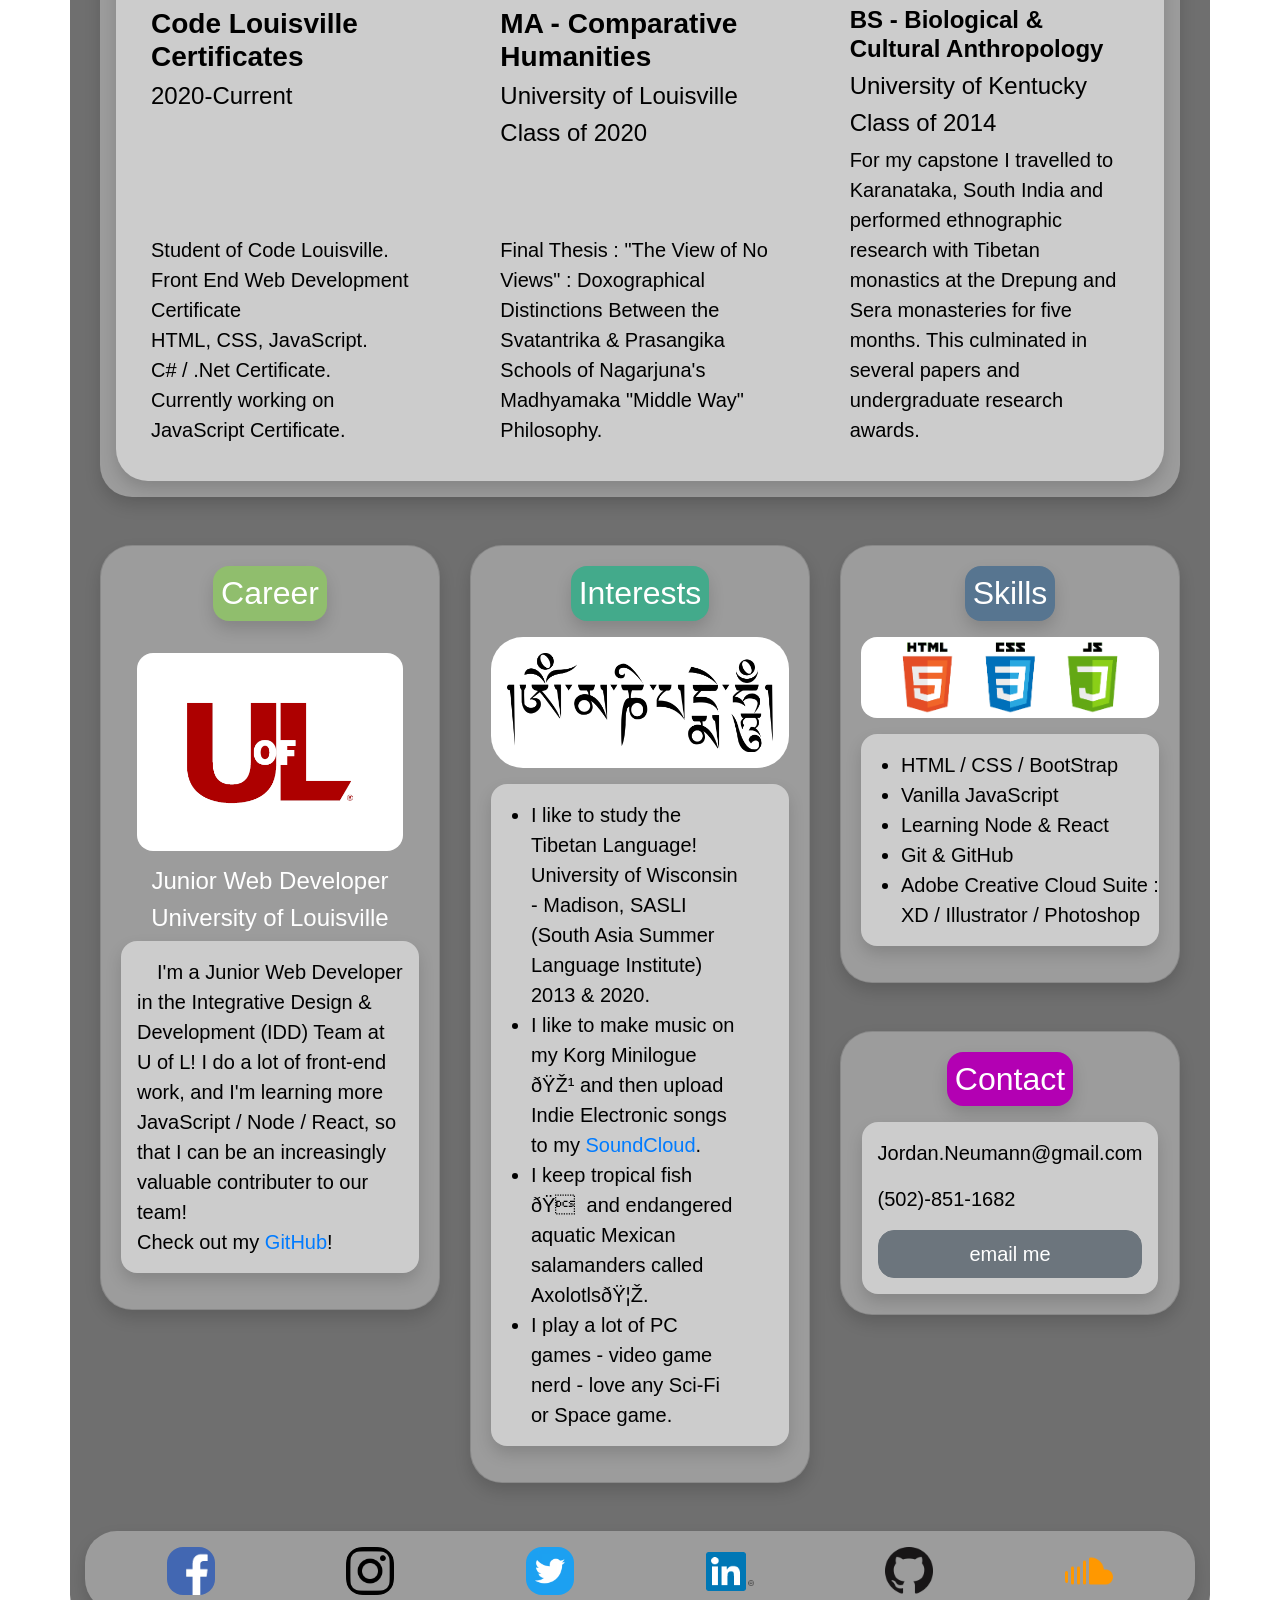
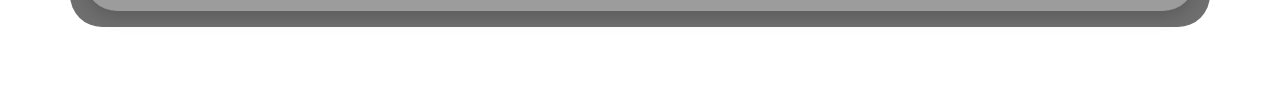
==== commit c9587190: "changes" ====
--- a/index.html
+++ b/index.html
@@ -105,8 +105,8 @@
                             class="card-img-top align-self-center border-radius-32 card-img-custom p-3" />
                         <div class="card-body d-flex flex-column justify-content-between">
                             <div class="">
-                                <h3 class="h3 font-weight-bold text-white">Code Louisville Certificates</h3>
-                                <h4 class="h4 text-white">2020-Current</h4>
+                                <h3 class="h3 font-weight-bold text-black">Code Louisville Certificates</h3>
+                                <h4 class="h4 text-black">2020-Current</h4>
                             </div>
                             <p class="font-size-16 font-size-md-18 font-size-lg-20 font-weight-light">Student of Code
                                 Louisville.<br>Front
@@ -124,9 +124,9 @@
                             class="card-img-top align-self-center border-radius-32 card-img-custom p-3" />
                         <div class="card-body d-flex flex-column justify-content-between">
                             <div class="">
-                                <h3 class="h3 font-weight-bold text-white">MA - Comparative Humanities</h3>
-                                <h4 class="h4 text-white">University of Louisville</h4>
-                                <h4 class="h4 text-white">Class of 2020</h4>
+                                <h3 class="h3 font-weight-bold text-black">MA - Comparative Humanities</h3>
+                                <h4 class="h4 text-black">University of Louisville</h4>
+                                <h4 class="h4 text-black">Class of 2020</h4>
                             </div>
                             <p class="font-size-16 font-size-md-18 font-size-lg-20 font-weight-light">Final Thesis :
                                 "The View of No
@@ -144,9 +144,10 @@
                             class="card-img-top align-self-center border-radius-32 card-img-custom p-3" />
                         <div class="card-body d-flex flex-column justify-content-between">
                             <div class="">
-                                <h3 class="h4 font-weight-bold text-white">BS - Biological & Cultural Anthropology</h3>
-                                <h4 class="h4 text-white">University of Kentucky</h4>
-                                <h4 class="h4 text-white">Class of 2014</h4>
+                                <h3 class="h4 font-weight-bold text-black">BS - Biological & Cultural Anthropology
+                                </h3>
+                                <h4 class="h4 text-black">University of Kentucky</h4>
+                                <h4 class="h4 text-black">Class of 2014</h4>
                             </div>
                             <p class="font-size-16 font-size-md-18 font-size-lg-20 font-weight-light">For my capstone I
                                 travelled to
--- a/stylesheet.css
+++ b/stylesheet.css
@@ -13,7 +13,7 @@
     line-height: 1.5;
 }
 
-h1, h2, h3, h4 {
+h1, h2,{
     text-shadow: 2px 2px #2e2e2e;
 }
 
